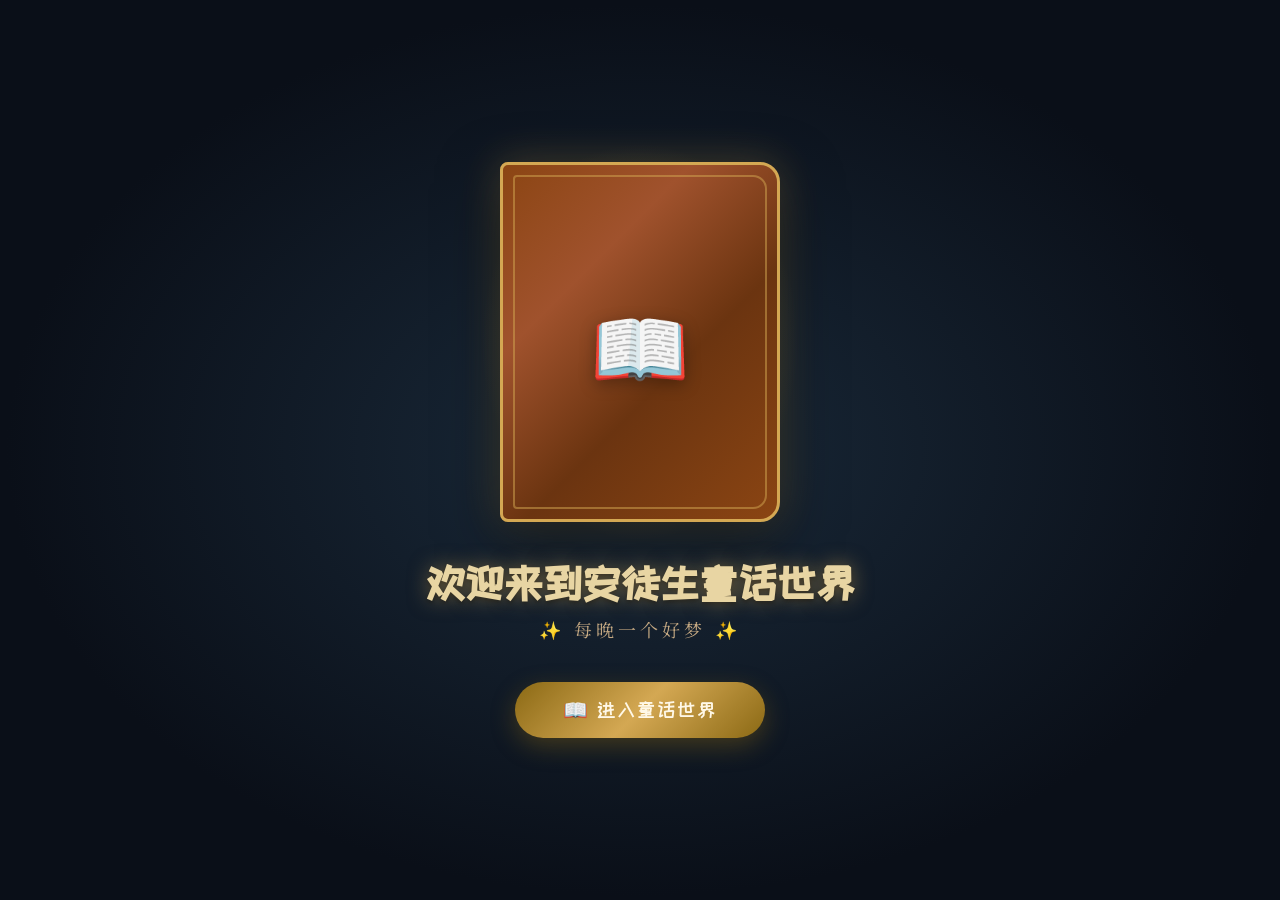
==== index.html @ 1cafec46 "安徒生童话沉浸式儿童阅读网页 - 29则安徒生童话完整内容 - 欢迎页星空+书本翻开动画 - 左侧木质书架目录栏 - 11种Canvas动态背景（海洋/雪夜/森林/冰宫等） - 毛玻璃阅读卡片 - 夜" ====
<!DOCTYPE html>
<html lang="zh-CN">
<head>
<meta charset="UTF-8">
<meta name="viewport" content="width=device-width, initial-scale=1.0">
<title>安徒生童话世界 — 沉浸式儿童阅读</title>
<link href="https://fonts.googleapis.com/css2?family=Noto+Serif+SC:wght@400;600;700&family=ZCOOL+KuaiLe&display=swap" rel="stylesheet">
<style>
/* ============================================================
   CSS VARIABLES
   ============================================================ */
:root {
  --cream: #FFF8E7;
  --warm-beige: #F5E6D3;
  --pale-gold: #D4A853;
  --light-wood: #C4A882;
  --dark-wood: #8B6914;
  --starry-blue: #1a2a3a;
  --mist-blue: #B8C9D5;
  --blush-pink: #F0D5D5;
  --text-primary: #3E2723;
  --text-secondary: #5D4037;
  --card-bg: rgba(255, 248, 231, 0.78);
  --glow-warm: rgba(212, 168, 83, 0.25);
  --sidebar-bg: linear-gradient(180deg, #5C3D2E 0%, #8B6914 30%, #A0825A 60%, #6B4F32 100%);
  --sidebar-width: 280px;
  --font-size-sm: 16px;
  --font-size-md: 19px;
  --font-size-lg: 22px;
  --line-height: 2;
  --transition-slow: 0.6s cubic-bezier(0.4, 0, 0.2, 1);
  --transition-med: 0.35s cubic-bezier(0.4, 0, 0.2, 1);
  --transition-fast: 0.2s ease;
}

/* Night mode */
body.night {
  --cream: #1a1a2e;
  --warm-beige: #16213e;
  --text-primary: #E8D5A3;
  --text-secondary: #C4A882;
  --card-bg: rgba(26, 26, 46, 0.82);
  --glow-warm: rgba(232, 213, 163, 0.2);
  --starry-blue: #0a0a1a;
}

/* ============================================================
   RESET & BASE
   ============================================================ */
*, *::before, *::after { box-sizing: border-box; margin: 0; padding: 0; }

html, body {
  height: 100%;
  overflow: hidden;
  font-family: 'Noto Serif SC', 'SimSun', 'STSong', serif;
  color: var(--text-primary);
  background: var(--starry-blue);
  -webkit-font-smoothing: antialiased;
  user-select: none;
}

body { opacity: 0; transition: opacity 0.4s ease; }
body.loaded { opacity: 1; }

/* Scrollbar */
::-webkit-scrollbar { width: 6px; }
::-webkit-scrollbar-track { background: transparent; }
::-webkit-scrollbar-thumb { background: var(--light-wood); border-radius: 3px; }

/* ============================================================
   WELCOME OVERLAY
   ============================================================ */
#welcome-overlay {
  position: fixed; inset: 0; z-index: 9999;
  display: flex; flex-direction: column; align-items: center; justify-content: center;
  background: radial-gradient(ellipse at center, #1a2a3a 0%, #0a0f18 70%);
  transition: opacity 1s ease, visibility 1s ease;
}
#welcome-overlay.hidden { opacity: 0; visibility: hidden; pointer-events: none; }

.welcome-stars {
  position: absolute; inset: 0; overflow: hidden;
}
.welcome-star {
  position: absolute;
  width: 2px; height: 2px;
  background: #fff;
  border-radius: 50%;
  animation: twinkle var(--dur) ease-in-out infinite;
  animation-delay: var(--delay);
  opacity: 0;
}
@keyframes twinkle {
  0%, 100% { opacity: 0.2; transform: scale(1); }
  50% { opacity: 1; transform: scale(1.8); }
}

.book-container {
  perspective: 1200px;
  margin-bottom: 40px;
}
.book {
  width: 280px; height: 360px;
  position: relative;
  transform-style: preserve-3d;
  animation: bookAppear 1.2s ease forwards;
}
@keyframes bookAppear {
  0% { transform: rotateY(90deg) scale(0.3); opacity: 0; }
  60% { transform: rotateY(-10deg) scale(1.05); opacity: 1; }
  100% { transform: rotateY(0) scale(1); opacity: 1; }
}
.book-cover {
  width: 100%; height: 100%;
  background: linear-gradient(135deg, #8B4513 0%, #A0522D 30%, #6B3410 60%, #8B4513 100%);
  border-radius: 8px 20px 20px 8px;
  box-shadow: 0 20px 60px rgba(0,0,0,0.5), 0 0 40px rgba(212,168,83,0.3);
  position: relative;
  overflow: hidden;
  border: 3px solid #D4A853;
}
.book-cover::before {
  content: '';
  position: absolute; inset: 10px;
  border: 2px solid rgba(212,168,83,0.5);
  border-radius: 4px 14px 14px 4px;
}
.book-cover::after {
  content: '📖';
  position: absolute;
  top: 50%; left: 50%;
  transform: translate(-50%, -50%);
  font-size: 80px;
  filter: drop-shadow(0 4px 8px rgba(0,0,0,0.3));
}
.book-spine {
  position: absolute; left: 0; top: 0; bottom: 0;
  width: 24px;
  background: linear-gradient(90deg, #5C3D2E, #8B6914, #5C3D2E);
  border-radius: 8px 0 0 8px;
}
.book-glow {
  position: absolute; inset: -20px;
  background: radial-gradient(ellipse, rgba(212,168,83,0.4) 0%, transparent 70%);
  animation: glowPulse 3s ease-in-out infinite;
}
@keyframes glowPulse {
  0%, 100% { opacity: 0.5; }
  50% { opacity: 1; }
}

.welcome-title {
  font-family: 'ZCOOL KuaiLe', 'Noto Serif SC', cursive;
  font-size: 42px;
  color: #E8D5A3;
  text-shadow: 0 0 20px rgba(212,168,83,0.5), 0 2px 4px rgba(0,0,0,0.5);
  margin-bottom: 12px;
  animation: fadeInUp 0.8s 0.6s ease both;
  text-align: center;
}
.welcome-subtitle {
  font-size: 18px;
  color: #C4A882;
  letter-spacing: 4px;
  margin-bottom: 40px;
  animation: fadeInUp 0.8s 0.9s ease both;
}
.welcome-btn {
  padding: 16px 48px;
  font-size: 20px;
  font-family: 'ZCOOL KuaiLe', 'Noto Serif SC', cursive;
  color: #FFF8E7;
  background: linear-gradient(135deg, #8B6914, #D4A853, #8B6914);
  border: none;
  border-radius: 50px;
  cursor: pointer;
  box-shadow: 0 8px 24px rgba(139,105,20,0.4);
  transition: all 0.3s ease;
  animation: fadeInUp 0.8s 1.2s ease both;
  letter-spacing: 2px;
}
.welcome-btn:hover {
  transform: translateY(-3px);
  box-shadow: 0 12px 32px rgba(212,168,83,0.5);
}
@keyframes fadeInUp {
  from { opacity: 0; transform: translateY(30px); }
  to { opacity: 1; transform: translateY(0); }
}

/* Floating particles on welcome */
.welcome-particle {
  position: absolute;
  pointer-events: none;
  animation: floatUp var(--dur) linear infinite;
  animation-delay: var(--delay);
  opacity: 0;
  font-size: var(--size);
}
@keyframes floatUp {
  0% { opacity: 0; transform: translateY(100vh) rotate(0deg); }
  10% { opacity: 0.8; }
  90% { opacity: 0.8; }
  100% { opacity: 0; transform: translateY(-10vh) rotate(360deg); }
}

/* ============================================================
   MAIN CONTAINER
   ============================================================ */
#main-app {
  display: grid;
  grid-template-columns: var(--sidebar-width) 1fr;
  height: 100vh;
  opacity: 0;
  transition: opacity 0.8s ease;
}
#main-app.visible { opacity: 1; }

/* ============================================================
   SIDEBAR
   ============================================================ */
#sidebar {
  background: linear-gradient(180deg, #4A2C1A 0%, #6B4F32 5%, #8B6914 25%, #A0825A 55%, #6B4F32 95%, #3E1F0D 100%);
  display: flex;
  flex-direction: column;
  border-right: 3px solid #5C3D2E;
  box-shadow: 4px 0 20px rgba(0,0,0,0.3);
  position: relative;
  z-index: 10;
  overflow: hidden;
}
#sidebar::before {
  content: '';
  position: absolute; inset: 0;
  background:
    repeating-linear-gradient(0deg, transparent, transparent 8px, rgba(255,255,255,0.015) 8px, rgba(255,255,255,0.015) 9px),
    repeating-linear-gradient(90deg, transparent, transparent 40px, rgba(0,0,0,0.05) 40px, rgba(0,0,0,0.05) 41px);
  pointer-events: none;
}
/* Wood knots */
#sidebar::after {
  content: '';
  position: absolute; inset: 0; pointer-events: none;
  background:
    radial-gradient(circle at 30% 15%, rgba(0,0,0,0.15) 0%, transparent 20px),
    radial-gradient(circle at 70% 40%, rgba(0,0,0,0.1) 0%, transparent 15px),
    radial-gradient(circle at 25% 70%, rgba(0,0,0,0.12) 0%, transparent 18px),
    radial-gradient(circle at 65% 85%, rgba(0,0,0,0.1) 0%, transparent 14px);
}

.sidebar-header {
  padding: 24px 20px 16px;
  text-align: center;
  position: relative;
  z-index: 1;
  border-bottom: 2px solid rgba(212,168,83,0.3);
}
.sidebar-header h2 {
  font-family: 'ZCOOL KuaiLe', cursive;
  font-size: 24px;
  color: #FFE8C0;
  text-shadow: 0 0 12px rgba(255,232,192,0.4);
  letter-spacing: 2px;
}
.sidebar-header .lamp-icon {
  font-size: 28px;
  display: block;
  margin-bottom: 4px;
  animation: glowPulse 3s ease-in-out infinite;
}

.story-list {
  flex: 1;
  overflow-y: auto;
  padding: 8px 12px 16px;
  position: relative;
  z-index: 1;
}
.story-item {
  display: flex;
  align-items: center;
  gap: 12px;
  padding: 12px 14px;
  margin-bottom: 3px;
  border-radius: 10px;
  cursor: pointer;
  transition: all 0.3s ease;
  color: #FFE8C0;
  font-size: 15px;
  position: relative;
  border: 1px solid transparent;
}
.story-item:hover {
  background: rgba(255,255,255,0.1);
  transform: translateX(4px) scale(1.02);
  border-color: rgba(212,168,83,0.3);
}
.story-item.active {
  background: rgba(212,168,83,0.2);
  border-color: rgba(212,168,83,0.6);
  box-shadow: 0 0 16px rgba(212,168,83,0.25), inset 0 0 12px rgba(212,168,83,0.1);
  font-weight: 600;
}
.story-item .icon {
  font-size: 22px;
  width: 32px;
  text-align: center;
  flex-shrink: 0;
}
.story-item .name {
  white-space: nowrap;
  overflow: hidden;
  text-overflow: ellipsis;
}
.story-item.active::before {
  content: '✨';
  position: absolute;
  right: 10px;
  font-size: 12px;
  animation: twinkle 2s ease-in-out infinite;
}

/* ============================================================
   CONTENT AREA
   ============================================================ */
#content-area {
  position: relative;
  display: flex;
  align-items: center;
  justify-content: center;
  overflow: hidden;
  background: var(--starry-blue);
}

/* Canvas layers */
.canvas-layer {
  position: absolute; inset: 0;
  pointer-events: none;
}
#bg-canvas { z-index: 0; }
#particle-canvas { z-index: 1; }

/* Ambient light overlay */
.ambient-light {
  position: absolute; inset: 0; z-index: 2; pointer-events: none;
  background: radial-gradient(ellipse at 70% 30%, rgba(255,232,192,0.08) 0%, transparent 60%),
              radial-gradient(ellipse at 30% 70%, rgba(180,200,220,0.06) 0%, transparent 50%);
  transition: background 1s ease;
}
body.night .ambient-light {
  background: radial-gradient(ellipse at 70% 30%, rgba(212,168,83,0.06) 0%, transparent 60%),
              radial-gradient(ellipse at 30% 70%, rgba(100,150,200,0.04) 0%, transparent 50%);
}

/* ============================================================
   READING CARD
   ============================================================ */
.reading-card-wrapper {
  position: relative;
  z-index: 5;
  width: 85%;
  max-width: 800px;
  height: 85%;
  animation: cardIn 0.8s ease;
}
@keyframes cardIn {
  from { opacity: 0; transform: translateY(20px) scale(0.96); }
  to { opacity: 1; transform: translateY(0) scale(1); }
}
.reading-card-wrapper.page-flip {
  animation: pageFlip 0.5s ease;
}
@keyframes pageFlip {
  0% { opacity: 0; transform: perspective(800px) rotateY(-15deg) scale(0.9); }
  100% { opacity: 1; transform: perspective(800px) rotateY(0) scale(1); }
}

.reading-card {
  background: var(--card-bg);
  backdrop-filter: blur(24px);
  -webkit-backdrop-filter: blur(24px);
  border-radius: 24px;
  box-shadow:
    0 8px 32px rgba(0,0,0,0.12),
    0 0 0 1px rgba(255,255,255,0.15),
    inset 0 1px 0 rgba(255,255,255,0.1);
  height: 100%;
  display: flex;
  flex-direction: column;
  overflow: hidden;
  transition: background 0.5s ease, box-shadow 0.5s ease;
  animation: cardGlow 4s ease-in-out infinite;
}
@keyframes cardGlow {
  0%, 100% { box-shadow: 0 8px 32px rgba(0,0,0,0.12), 0 0 0 1px rgba(255,255,255,0.15), 0 0 20px rgba(212,168,83,0.1); }
  50% { box-shadow: 0 8px 32px rgba(0,0,0,0.12), 0 0 0 1px rgba(255,255,255,0.15), 0 0 32px rgba(212,168,83,0.2); }
}

.card-header {
  padding: 28px 36px 16px;
  border-bottom: 1px solid rgba(139,105,20,0.15);
  flex-shrink: 0;
}
.card-header .story-title {
  font-family: 'ZCOOL KuaiLe', 'Noto Serif SC', cursive;
  font-size: 30px;
  color: var(--text-primary);
  margin-bottom: 4px;
}
.card-header .story-subtitle {
  font-size: 14px;
  color: var(--text-secondary);
  font-style: italic;
  letter-spacing: 1px;
}
.card-header .story-summary {
  font-size: 14px;
  color: var(--text-secondary);
  margin-top: 8px;
  line-height: 1.6;
  opacity: 0.8;
}

.card-body {
  flex: 1;
  overflow-y: auto;
  padding: 24px 36px 36px;
  font-size: var(--font-size-md);
  line-height: var(--line-height);
  color: var(--text-primary);
}
.card-body p {
  margin-bottom: 1.2em;
  text-indent: 2em;
  text-align: justify;
}

/* ============================================================
   CONTROLS BAR
   ============================================================ */
.controls-bar {
  position: absolute;
  bottom: 20px;
  right: 20px;
  z-index: 10;
  display: flex;
  gap: 10px;
  align-items: center;
}
.control-btn {
  width: 44px; height: 44px;
  border-radius: 50%;
  border: 1px solid rgba(139,105,20,0.2);
  background: var(--card-bg);
  backdrop-filter: blur(10px);
  -webkit-backdrop-filter: blur(10px);
  cursor: pointer;
  font-size: 20px;
  display: flex;
  align-items: center;
  justify-content: center;
  transition: all 0.3s ease;
  color: var(--text-primary);
  box-shadow: 0 2px 8px rgba(0,0,0,0.08);
}
.control-btn:hover {
  transform: translateY(-2px);
  box-shadow: 0 4px 16px rgba(0,0,0,0.15);
  border-color: rgba(212,168,83,0.4);
}
.control-btn.active {
  background: rgba(212,168,83,0.25);
  border-color: rgba(212,168,83,0.5);
}

/* Font size badge */
.font-size-badge {
  position: absolute;
  top: -6px; right: -6px;
  font-size: 10px;
  background: var(--pale-gold);
  color: #fff;
  width: 18px; height: 18px;
  border-radius: 50%;
  display: flex;
  align-items: center;
  justify-content: center;
}

/* Reading progress */
.reading-progress {
  position: absolute;
  bottom: 0; left: 0; right: 0;
  height: 3px;
  background: rgba(139,105,20,0.1);
  z-index: 10;
}
.reading-progress-bar {
  height: 100%;
  background: linear-gradient(90deg, transparent, var(--pale-gold), var(--pale-gold));
  transition: width 0.3s ease;
}

/* Welcome back / last read indicator */
.last-read-indicator {
  position: absolute;
  top: 20px;
  right: 20px;
  z-index: 10;
  font-size: 12px;
  color: var(--text-secondary);
  opacity: 0.7;
  background: var(--card-bg);
  backdrop-filter: blur(10px);
  padding: 6px 14px;
  border-radius: 20px;
  border: 1px solid rgba(139,105,20,0.15);
}

/* ============================================================
   MOBILE MENU TOGGLE
   ============================================================ */
.mobile-menu-btn {
  display: none;
  position: fixed;
  top: 14px;
  left: 14px;
  z-index: 100;
  width: 44px; height: 44px;
  border-radius: 50%;
  border: 1px solid rgba(139,105,20,0.3);
  background: var(--card-bg);
  backdrop-filter: blur(10px);
  cursor: pointer;
  font-size: 22px;
  color: var(--text-primary);
  align-items: center;
  justify-content: center;
  box-shadow: 0 2px 12px rgba(0,0,0,0.1);
}

/* Sidebar overlay for mobile */
.sidebar-overlay {
  display: none;
  position: fixed; inset: 0;
  background: rgba(0,0,0,0.4);
  z-index: 49;
}

/* ============================================================
   CLOUD ELEMENTS
   ============================================================ */
.cloud {
  position: absolute; z-index: 3; pointer-events: none;
  background: rgba(255,255,255,0.15);
  border-radius: 50%;
  animation: cloudDrift var(--dur) linear infinite;
  animation-delay: var(--delay);
}
.cloud::before, .cloud::after {
  content: '';
  position: absolute;
  background: inherit;
  border-radius: 50%;
}
.cloud::before { width: 60%; height: 60%; top: -30%; left: 10%; }
.cloud::after { width: 50%; height: 50%; top: -20%; right: 10%; }
@keyframes cloudDrift {
  from { transform: translateX(-120%); }
  to { transform: translateX(calc(100vw + 120%)); }
}

/* ============================================================
   MOON
   ============================================================ */
.moon {
  position: absolute; top: 40px; right: 60px;
  width: 70px; height: 70px;
  border-radius: 50%;
  background: radial-gradient(circle at 35% 35%, #FFFDE7, #FFE082 60%, transparent 70%);
  box-shadow: 0 0 40px rgba(255,224,130,0.4), 0 0 80px rgba(255,224,130,0.2), 0 0 120px rgba(255,224,130,0.1);
  z-index: 3; pointer-events: none;
  animation: moonGlow 5s ease-in-out infinite;
}
@keyframes moonGlow {
  0%, 100% { box-shadow: 0 0 40px rgba(255,224,130,0.4), 0 0 80px rgba(255,224,130,0.2); }
  50% { box-shadow: 0 0 50px rgba(255,224,130,0.5), 0 0 100px rgba(255,224,130,0.3); }
}

/* ============================================================
   RESPONSIVE
   ============================================================ */
@media (max-width: 768px) {
  :root { --sidebar-width: 0px; }

  .mobile-menu-btn { display: flex; }

  #main-app {
    grid-template-columns: 1fr;
  }

  #sidebar {
    position: fixed; left: 0; top: 0; bottom: 0;
    width: 280px;
    transform: translateX(-100%);
    transition: transform 0.35s ease;
    z-index: 50;
  }
  #sidebar.open { transform: translateX(0); }

  .sidebar-overlay.show { display: block; }

  .reading-card-wrapper {
    width: 92%;
    height: 88%;
    margin-top: 30px;
  }
  .card-header { padding: 20px 24px 12px; }
  .card-header .story-title { font-size: 24px; }
  .card-body { padding: 16px 24px 24px; font-size: var(--font-size-sm); }

  .welcome-title { font-size: 28px; }
  .welcome-subtitle { font-size: 14px; }
  .book { width: 200px; height: 260px; }
  .book-cover::after { font-size: 56px; }

  .moon { width: 50px; height: 50px; top: 20px; right: 20px; }
  .controls-bar { bottom: 12px; right: 12px; gap: 8px; }
  .control-btn { width: 38px; height: 38px; font-size: 17px; }
}

@media (max-width: 480px) {
  .reading-card-wrapper { width: 96%; height: 85%; }
  .card-header .story-title { font-size: 21px; }
  .card-body { font-size: var(--font-size-sm); padding: 12px 18px 18px; }
  .welcome-title { font-size: 24px; padding: 0 20px; }
}
</style>
</head>
<body>

<!-- ============================================================
     WELCOME OVERLAY
     ============================================================ -->
<div id="welcome-overlay">
  <div class="welcome-stars" id="welcome-stars"></div>

  <div class="book-container">
    <div class="book-glow"></div>
    <div class="book">
      <div class="book-spine"></div>
      <div class="book-cover"></div>
    </div>
  </div>

  <h1 class="welcome-title">欢迎来到安徒生童话世界</h1>
  <p class="welcome-subtitle">✨ 每晚一个好梦 ✨</p>
  <button class="welcome-btn" id="enter-btn">📖 进入童话世界</button>

  <div id="welcome-particles"></div>
</div>

<!-- ============================================================
     MOBILE MENU BUTTON
     ============================================================ -->
<button class="mobile-menu-btn" id="menu-toggle" title="目录">📚</button>

<!-- ============================================================
     SIDEBAR OVERLAY (mobile)
     ============================================================ -->
<div class="sidebar-overlay" id="sidebar-overlay"></div>

<!-- ============================================================
     MAIN APP
     ============================================================ -->
<div id="main-app">

  <!-- SIDEBAR -->
  <aside id="sidebar">
    <div class="sidebar-header">
      <span class="lamp-icon">🕯️</span>
      <h2>安徒生童话</h2>
    </div>
    <nav class="story-list" id="story-list">
      <!-- Populated by JS -->
    </nav>
  </aside>

  <!-- CONTENT AREA -->
  <main id="content-area">
    <canvas class="canvas-layer" id="bg-canvas"></canvas>
    <canvas class="canvas-layer" id="particle-canvas"></canvas>
    <div class="ambient-light"></div>

    <div class="moon" id="moon"></div>
    <div id="clouds-container"></div>

    <div class="reading-card-wrapper" id="card-wrapper">
      <div class="reading-card" id="reading-card">
        <div class="card-header">
          <h2 class="story-title" id="story-title">海的女儿</h2>
          <p class="story-subtitle" id="story-subtitle">The Little Mermaid</p>
          <p class="story-summary" id="story-summary"></p>
        </div>
        <div class="card-body" id="card-body">
          <!-- Story content -->
        </div>
      </div>
      <div class="reading-progress">
        <div class="reading-progress-bar" id="progress-bar" style="width:0%"></div>
      </div>
    </div>

    <div class="last-read-indicator" id="last-read-badge" style="display:none">
      📍 上次读到：<span id="last-read-name"></span>
    </div>

    <!-- Controls -->
    <div class="controls-bar">
      <button class="control-btn" id="btn-music" title="背景音乐" aria-label="音乐开关">🔇</button>
      <button class="control-btn" id="btn-night" title="夜间模式" aria-label="夜间模式">🌙</button>
      <button class="control-btn" id="btn-font" title="字号调节" aria-label="字号">
        A<span class="font-size-badge">中</span>
      </button>
    </div>
  </main>
</div>

<script>
/* ============================================================
   STORY DATA — 30 Andersen Fairy Tales
   ============================================================ */
const stories = [
  {
    id: 'little-mermaid',
    title: '海的女儿',
    subtitle: 'The Little Mermaid',
    icon: '🧜‍♀️',
    background: 'ocean',
    summary: '在大海深处，住着一位美丽的小人鱼公主，她为了爱情，愿意付出一切……',
    content: `
      <p>在蔚蓝的大海深处，住着海王的一家。海王有六个美丽的女儿，最小的那个长得最漂亮，她的皮肤像玫瑰花瓣一样光滑细嫩，眼睛像最深的海水一样蓝。</p>
      <p>小公主最喜欢听祖母讲人类世界的故事。祖母说："等你满了十五岁，就可以浮到海面上去看人类的世界了。"</p>
      <p>终于，小公主十五岁了。她兴奋地浮到海面上，正好看见一艘大船，船上在举办派对。甲板上站着一位英俊的王子，他有乌黑的头发和温暖的笑容，小公主一下子就被他吸引住了。</p>
      <p>忽然，暴风雨来了！大船被打翻，王子掉进了海里。小公主急忙游过去，把昏迷的王子托出水面，带到了岸边。她把王子放在沙滩上，然后躲到礁石后面偷偷看着。</p>
      <p>过了一会儿，一位邻国的公主路过，发现了王子。王子醒来后，以为是这位公主救了他，对她非常感激。小人鱼看到这一幕，心里难过极了。</p>
      <p>回到海底后，小公主日夜思念王子。她去找海底的女巫帮忙。女巫说："我可以把你的鱼尾变成人类的双腿，但是你每走一步都会像踩在刀尖上一样疼。而且，如果王子娶了别人，你就会变成海上的泡沫。"</p>
      <p>小公主毫不犹豫地答应了。她喝下女巫的药水，鱼尾变成了修长的双腿。王子在海边发现了她，把她带回了王宫。王子很喜欢她，每天都和她在一起跳舞、聊天，但王子心里始终惦记着那个"救了他"的邻国公主。</p>
      <p>后来，王子真的娶了那位邻国公主。小公主的心碎了。她的姐姐们用长发换来一把匕首，让她在天亮前刺进王子的心脏，只要王子的血流到她腿上，她就能变回人鱼回到海里。</p>
      <p>但小公主下不了手。她最后看了一眼熟睡的王子，转身跳进了大海。当太阳升起来的时候，她感到自己正慢慢变成泡沫……但奇怪的是，她没有消失，反而变成了空气中透明的精灵，飘向了温暖的天空。</p>
    `
  },
  {
    id: 'ugly-duckling',
    title: '丑小鸭',
    subtitle: 'The Ugly Duckling',
    icon: '🦢',
    background: 'lake',
    summary: '一只与众不同的小鸭子，经历了无数嘲笑和磨难，最终发现自己原来是一只美丽的白天鹅。',
    content: `
      <p>夏天的乡间真美啊！金黄的麦浪在风中轻轻摇摆，绿油油的草地上开满了野花。在一条小溪边，鸭妈妈正在窝里孵蛋。</p>
      <p>"噼！噼！"蛋一个接一个裂开了，毛茸茸的小鸭子们钻了出来。可是，最大的那个蛋还没有动静。又过了好几天，这个蛋终于裂开了，从里面钻出来一只又大又丑的小鸭子。</p>
      <p>鸭妈妈看了看它，有点担心："这孩子怎么长得这么大、这么丑呢？该不会是一只火鸡吧？"但是小鸭子会游泳，游得比谁都好，鸭妈妈这才放心了。</p>
      <p>可是，农场里的其他动物都嘲笑这只丑小鸭。鸭子们咬它，鸡啄它，连喂食的女佣也用脚踢它。丑小鸭伤心极了，它决定离开农场，独自去流浪。</p>
      <p>丑小鸭逃到了沼泽地，遇到了野鸭。野鸭说："你虽然丑，但只要不跟我们家族通婚，你可以留下来。"可是没过多久，猎人来了，砰砰的枪声把丑小鸭吓得魂飞魄散。</p>
      <p>丑小鸭又逃到了一个小木屋，里面住着一个老太太、一只猫和一只母鸡。母鸡说："你会下蛋吗？"丑小鸭摇摇头。猫说："你会弓背喵喵叫吗？"丑小鸭又摇摇头。"那你就别说废话了！"</p>
      <p>丑小鸭只好继续流浪。秋天来了，树叶变黄了。一天傍晚，丑小鸭看到一群美丽的大鸟从天空飞过。它们雪白雪白的，脖子又长又优雅。丑小鸭心里涌起一种说不出的向往。</p>
      <p>冬天到了，寒风刺骨。丑小鸭被冻在冰面上，幸好一个农夫路过把它救回了家。但春天来临时，丑小鸭恢复了力气，它决定再次出发。</p>
      <p>它来到一个美丽的公园，湖面上游着一群优雅的白天鹅。丑小鸭心想："就算被它们啄死，我也要靠近这些美丽的鸟儿。"它低下头游了过去。</p>
      <p>忽然，它在水中的倒影里看到了什么？那不再是灰暗笨拙的丑小鸭，而是一只雪白优雅的白天鹅！孩子们指着它喊："看！新来的那只天鹅最漂亮！"丑小鸭——不，美丽的白天鹅，感到无比幸福。但它从不骄傲，因为一颗善良的心是永远不会骄傲的。</p>
    `
  },
  {
    id: 'match-girl',
    title: '卖火柴的小女孩',
    subtitle: 'The Little Match Girl',
    icon: '🕯️',
    background: 'snow_night',
    summary: '寒冷的除夕夜，一个赤脚的小女孩在街头卖火柴，她在微弱的火光中看到了最温暖的梦……',
    content: `
      <p>天冷极了，下着鹅毛大雪。这是旧年的最后一夜——除夕夜。在寒冷和黑暗中，一个赤着脚的小女孩在街上走着。她出门时还穿着一双拖鞋，但那有什么用呢？那是她妈妈的拖鞋，大得不像话。过马路的时候，两辆马车飞奔过来，吓得她把拖鞋跑掉了。</p>
      <p>小女孩的围裙里包着许多火柴，但一整天她没有卖掉一根火柴，没有挣到一个铜板。她又冷又饿，哆哆嗦嗦地走着。雪花落在她金色的长头发上，她的头发卷曲着披在肩上，看起来很美丽，但她顾不上这些。</p>
      <p>街道两旁的窗户里透出温暖的灯光，飘出一股烤鹅的香味——今晚是除夕夜啊！小女孩在一个墙角蹲了下来，缩成一团。她想回家，可是她没有卖掉一根火柴，回去爸爸会打她的。而且家里也很冷，屋顶裂着缝，风呼呼地往里灌。</p>
      <p>她的小手快要冻僵了。她想："抽出一根火柴，擦着暖和一下吧。"她终于抽出一根，在墙上擦着了。火柴燃烧起来，发出温暖明亮的光芒！她仿佛坐在一个大火炉前面，火炉里的火焰暖烘烘的。小女孩刚要伸出脚来暖和一下，火焰忽然熄灭了，火炉不见了。</p>
      <p>她又擦着一根火柴。火光映在墙上，墙变得透明了，她看见房间里面摆着丰盛的晚餐——桌上铺着雪白的桌布，摆着精美的餐具，一只肚子里塞满苹果和梅子的烤鹅正冒着香气。更奇妙的是，烤鹅从盘子里跳了出来，背上还插着刀叉，一摇一摆地向小女孩走来。就在这时候，火柴熄灭了。</p>
      <p>她又擦着了一根火柴。这一次，她坐在了最美丽的圣诞树下！圣诞树比她见过的任何一棵都大、都美，绿色的枝丫上挂着上千支蜡烛，还有彩色的小画片。小女孩向圣诞树伸出了双手——火柴熄灭了。</p>
      <p>她赶紧又擦着了一根火柴。火光中，她看到了最亲爱的奶奶——奶奶是世界上唯一对她好的人，但奶奶已经去世了。小女孩大声喊道："奶奶！求你带我走吧！我知道火柴一灭，你就会消失的！"她急忙把剩下的火柴全都擦着了，火柴发出强烈的光芒，把周围照得比白天还要亮。奶奶微笑着抱起小女孩，她们俩在光明和快乐中飞走了，越飞越高，飞到了没有寒冷、没有饥饿、没有痛苦的地方。</p>
      <p>第二天清晨，人们在墙角发现了小女孩。她的脸颊红红的，嘴角挂着微笑——她已经死了，在除夕夜冻死了。新年的太阳升起来了，照在小女孩的尸体上。她手里还捏着一把烧过的火柴梗。</p>
      <p>"她只是想让自己暖和一下。"人们说着，但没有人知道，她死前看到了多么美丽的东西，也没有人知道，她和奶奶一起，正在天堂里迎接新年。</p>
    `
  },
  {
    id: 'emperors-clothes',
    title: '皇帝的新装',
    subtitle: "The Emperor's New Clothes",
    icon: '👑',
    background: 'castle',
    summary: '一位虚荣的皇帝被两个骗子欺骗，穿上了一件"只有聪明人才能看见"的新衣服，最后被一个孩子说出了真相。',
    content: `
      <p>许多年前，有一位皇帝，他非常喜欢穿新衣服，把所有的钱都花在了漂亮的衣服上。他不关心军队，也不喜欢看戏，唯一的爱好就是在更衣室里一套一套地换新衣服。每隔一个小时，他就要换一套衣服。</p>
      <p>有一天，城里来了两个骗子。他们自称是织布高手，能织出世界上最漂亮的布。而且这种布有一个神奇的功能：凡是愚蠢的人，或者不称职的人，都看不见它。</p>
      <p>皇帝心想："这太棒了！如果我穿上用这种布做的衣服，就能知道我的大臣中哪些是愚蠢的、哪些是不称职的了。"于是，他给了两个骗子很多金丝和金币，让他们马上开始织布。</p>
      <p>两个骗子把金丝和金币收进自己的口袋，然后在两架空空的织布机上假装忙碌地工作着。过了几天，皇帝派最忠诚的老大臣去检查进度。老大臣到了织布房，瞪大眼睛看了又看——织布机上什么也没有！但他不敢说出来，心想："难道我是愚蠢的吗？难道我不称职吗？"于是他假装看到了布，还大声称赞："太美了！花纹太精美了！"</p>
      <p>皇帝又派了另一位官员去查看，结果那位官员也什么都不说，回来把"布"夸得天花乱坠。终于，皇帝亲自带着随从去看布了。骗子们指着空空的织布机说："陛下请看，这颜色、这花纹——"皇帝心里一惊："我什么也没看到啊！难道我是个愚蠢的皇帝吗？"但他不敢承认，也微笑着说："啊，真漂亮！我非常满意！"</p>
      <p>游行的日子到了。骗子们假装给皇帝穿上一件又一件"新衣服"。皇帝在大镜子前转了一圈又一圈，所有的大臣都赞叹："太合身了！太华丽了！"于是皇帝就这样"穿着新衣服"走上了大街。</p>
      <p>街上挤满了人，人人都说："陛下的新衣服真漂亮啊！"没有一个人敢说真话，因为谁也不想被人说成是愚蠢的。忽然，一个小孩子大声喊了出来："可是，皇帝什么衣服也没有穿啊！"</p>
      <p>这句话像长了翅膀一样在人群中传开了。最后，所有人都喊了起来："皇帝什么衣服也没有穿！"皇帝心里害怕极了，因为他知道大家说的是对的。但是他仍然昂着头，挺着胸，继续往前走。那些内臣们依然在后面托着那条根本不存在的"裙摆"。</p>
    `
  },
  {
    id: 'nightingale',
    title: '夜莺',
    subtitle: 'The Nightingale',
    icon: '🎵',
    background: 'forest',
    summary: '中国皇帝拥有世界上最美的夜莺，但当一只冰冷的机械夜莺出现后，他忘记了真正能治愈心灵的美。',
    content: `
      <p>在中国皇帝的宫殿里，有一座世界上最美丽的花园。花园一直延伸到海边，在花园深处住着一只夜莺。它的歌声美极了，连忙碌的渔夫都会停下手里的活儿来倾听。</p>
      <p>世界各地的旅行家来到中国，他们参观了宏伟的宫殿和华丽的园林，但每个人回去后都说："最美好的东西，是那只夜莺的歌声。"</p>
      <p>皇帝听说了这件事，命令大臣把夜莺带来。大臣在厨房里找到了一个小姑娘，她说能带他们找到夜莺。果然，夜莺答应了皇帝的邀请，飞到了皇宫里。</p>
      <p>夜莺的歌声太美妙了，皇帝听着听着就流下了眼泪。夜莺说："陛下的眼泪就是对我最好的奖赏。"从此，夜莺被留在了皇宫的金笼子里。</p>
      <p>后来，有人送来了一只人造的机械夜莺。它全身镶满宝石，上满发条就会唱歌，还能一遍遍重复同一首曲子。皇宫里的人都被这只华丽的机械鸟迷住了，而真正的夜莺不知什么时候悄悄飞走了。</p>
      <p>可是有一天，机械夜莺坏了。皇帝大病了一场，躺在床上奄奄一息。就在这时，窗外传来了熟悉的歌声——真正的夜莺回来了！它的歌声赶走了死神，给皇帝带来了新的生命。</p>
      <p>夜莺说："您的眼泪就是我最珍贵的宝石。我会常常飞回来为您歌唱的。"</p>
    `
  },
  {
    id: 'thumbelina',
    title: '拇指姑娘',
    subtitle: 'Thumbelina',
    icon: '🌸',
    background: 'garden',
    summary: '一个只有拇指大小的小姑娘，经历了艰难的旅程，最终找到了属于她的幸福。',
    content: `
      <p>从前有一个女人，她非常想要一个小孩。她去求巫婆帮忙。巫婆给了她一颗大麦粒，让她种在花盆里。女人照做了，很快就长出了一朵美丽的郁金香。花瓣紧紧地合拢着，女人轻轻吻了吻花瓣——啪！花开了，花蕊上坐着一个小姑娘，只有拇指那么大，大家都叫她"拇指姑娘"。</p>
      <p>晚上，拇指姑娘睡在半个核桃壳里，盖着玫瑰花瓣做成的被子。一天夜里，一只又丑又大的癞蛤蟆跳进窗户，把拇指姑娘连同核桃壳一起偷走了，想让她嫁给自己的儿子。在小鱼们的帮助下，拇指姑娘逃了出来，坐在一片荷叶上顺水漂流。</p>
      <p>夏天过去了，秋天来了，冬天也来了。拇指姑娘一个人在森林里流浪，她又冷又饿。好心的田鼠收留了她。但是田鼠的邻居——一只穿黑天鹅绒大衣的鼹鼠——想要娶拇指姑娘。可拇指姑娘不喜欢住在黑暗的地洞里。</p>
      <p>拇指姑娘在地道里发现了一只受伤的燕子，她细心照料它，燕子康复后问她愿不愿意和自己一起飞走。这一次，拇指姑娘答应了。燕子带着她飞到了一个温暖而美丽的国度。在那里，拇指姑娘遇到了和她一样大小、头戴金冠的花中王子。他们相爱了。从此以后，拇指姑娘有了一个美丽的名字——"玛雅"。</p>
    `
  },
  {
    id: 'tin-soldier',
    title: '坚定的锡兵',
    subtitle: 'The Steadfast Tin Soldier',
    icon: '💂',
    background: 'river',
    summary: '一个只有一条腿的锡兵，经历了一场惊心动魄的冒险，却始终保持着坚定的姿态。',
    content: `
      <p>一个小男孩在他生日那天收到了二十五个锡兵。这些锡兵是用同一把旧锡勺铸成的，他们肩扛步枪，眼睛直视前方，穿着红蓝相间的漂亮军服。可是最后一个铸好的锡兵，因为锡不够用了，只铸了一条腿。但他依然站得笔直，和别的锡兵一样坚定。</p>
      <p>在玩具房里，一条腿的锡兵爱上了一个纸做的舞蹈女孩。女孩站在宫殿门口，两臂张开，一条腿高高抬起。锡兵心想："她和我一样只有一条腿，她做我的妻子再合适不过了。"</p>
      <p>可是黑妖精不喜欢锡兵盯着舞蹈女孩看，他诅咒锡兵会遇到不幸。第二天早上，锡兵被一阵风从窗台上吹落，掉到了大街上。两个小孩发现了他，把他放进纸船里，让他在水沟里漂流。锡兵保持坚定的姿态，心里想着他的舞蹈女孩。</p>
      <p>纸船漂进了黑暗的下水道，一只大老鼠追着他跑。后来纸船又被冲进了大河，一条大鱼把他吞进了肚子。可是巧的是，这条鱼被人捉住了，卖到了小男孩家的厨房。当女仆剖开鱼肚子时，锡兵又回到了原来的玩具房，看到了他日思夜想的舞蹈女孩。</p>
      <p>可是不知道为什么，小男孩忽然把锡兵扔进了火炉里。也许又是黑妖精在捣乱吧。锡兵站在火焰中，身体在慢慢融化。忽然，一阵风吹来，纸做的舞蹈女孩也飞进了火炉，和锡兵一起化为了灰烬。第二天，女仆清理炉灰时，发现了一颗小小的锡心——那是锡兵留下的。</p>
    `
  },
  {
    id: 'red-shoes',
    title: '红鞋',
    subtitle: 'The Red Shoes',
    icon: '👠',
    background: 'autumn',
    summary: '一个爱慕虚荣的女孩被一双有魔力的红舞鞋困住，最终通过忏悔获得了救赎。',
    content: `
      <p>小卡伦是个可爱的小姑娘。她很小就失去了父母，一个老奶奶收养了她。卡伦慢慢长大了，到了该受坚信礼的年纪。奶奶带她去鞋店买新鞋，卡伦在橱窗里看到了一双漂亮的红皮鞋——这双鞋本是一位伯爵小姐定做的，但尺码不太合适。</p>
      <p>卡伦一眼就爱上了这双红鞋，缠着奶奶买了下来。她穿着红鞋去教堂，心里只想着自己的红鞋有多漂亮。当她跪在圣坛前时，脑子里也只有她的红鞋，连牧师说了什么她都没听进去。</p>
      <p>第二次去教堂时，她又穿上了红鞋。在教堂门口，一个老兵说了一句可怕的话，他指着卡伦的鞋子说："多么漂亮的舞鞋啊！"然后他念了几句咒语，卡伦的双脚就不由自主地跳起舞来，怎么停也停不下来。</p>
      <p>红鞋带着她越跳越远，穿过森林，越过山丘，日日夜夜地跳着。她没有办法回家，没有办法吃饭，没有办法睡觉。最后，她让刽子手砍掉了她的双脚，红鞋带着被砍下的脚跳进了森林深处。卡伦装上木脚，她终于明白了自己的虚荣心有多不应该。她诚心忏悔，天使来到了她身边，宽恕了她。从此，她一心一意地帮助别人，过上了平静而幸福的生活。</p>
    `
  },
  {
    id: 'snow-queen',
    title: '雪皇后',
    subtitle: 'The Snow Queen',
    icon: '❄️',
    background: 'ice_palace',
    summary: '小男孩加伊被雪皇后带走，小女孩格尔达踏上了漫长的寻友之旅，最终用真爱融化了冰雪。',
    content: `
      <p>在一个小城里，男孩加伊和女孩格尔达是邻居，也是最要好的朋友。他们两家之间的窗户几乎挨在一起，只要跨过窗台就能到对方家里去。夏天，他们在屋顶的玫瑰花园里玩耍，冬天，他们一起听祖母讲故事。</p>
      <p>一个冬天的夜晚，魔鬼制造了一面魔镜，镜子把所有美好的东西都照成丑陋的，把善良的东西都照成邪恶的。魔镜碎了，碎片散落到人间，谁的眼睛里进了碎片，就再也看不到世界的美好。</p>
      <p>加伊的眼睛里也飞进了镜子的碎片，他还被雪皇后吻了一下。雪皇后的吻让他的心变成了冰块。从此，加伊变得冷漠又淘气，还嘲笑格尔达。那天冬天，加伊跟着雪皇后去了北方的冰雪宫殿。</p>
      <p>大家都以为加伊掉进河里死掉了，只有格尔达不相信。她独自出发去找加伊。她遇到了善良的老女巫、会说话的花、聪明的乌鸦、可爱的公主和王子，还有勇敢的小强盗女孩。她坚持不懈地向北方前进。</p>
      <p>最后，格尔达来到冰雪宫殿，找到了冻僵的加伊。格尔达的眼泪滴在加伊胸口，融化了冰块心。镜子的碎片也随着泪水流了出来。加伊终于认出了格尔达，两个人紧紧拥抱在一起。他们回到家乡，发现祖母还在窗边等待。从此，他们幸福地生活在一起，再也没有分开。</p>
    `
  },
  {
    id: 'ida-flowers',
    title: '小意达的花儿',
    subtitle: "Little Ida's Flowers",
    icon: '🌺',
    background: 'flower_field',
    summary: '小意达发现花儿在夜里会举行盛大的舞会，这是花朵世界最美好的秘密。',
    content: `
      <p>小意达很伤心，因为她最喜欢的花儿都凋谢了。大学生哥哥告诉她："花儿们只是累了，每天晚上它们都会去参加盛大的舞会呢！"小意达半信半疑，大学生说："你今晚偷偷看着窗台就知道了。"</p>
      <p>那天夜里，小意达假装睡着了。月光洒进房间，花朵们果然动了起来！玫瑰花先站起来，然后所有的花儿都离开了花瓶，手拉手围成圈跳起舞来。一朵黄色的百合花弹钢琴伴奏，风信子和番红花摆放椅子，连扫帚人和玩具娃娃也加入了舞会。</p>
      <p>花儿们跳了一整夜的舞。天亮前，它们回到花盆里，依然垂着头。小意达终于明白了——花儿凋谢不是因为生病，而是因为它们跳了太多舞，太累了。她小心地把花儿埋在了花园里，心想："明年春天，你们一定会醒过来的。"</p>
    `
  },
  {
    id: 'princess-pea',
    title: '豌豆公主',
    subtitle: 'The Princess and the Pea',
    icon: '🛏️',
    background: 'castle',
    summary: '一粒豌豆被放在二十层床垫和二十层鸭绒被下面，却只有真正的公主才能感觉得到。',
    content: `
      <p>从前有一位王子，他想要娶一位真正的公主。他走遍了全世界，见到了许多自称是公主的人，但他总觉得她们不像是真正的公主。王子失望地回到了自己的国家。</p>
      <p>一个风雨交加的夜晚，有人敲响了城堡的大门。门外站着一个姑娘，浑身淋得透湿，头发乱糟糟的，看起来一点也不像公主。可是老国王没有多说，打开了城门让她进来。</p>
      <p>姑娘说："我是一位真正的公主。"老王后心想："我们很快就能知道你是不是真的。"她走进卧室，在床板上放了一粒小小的豌豆，然后在上面铺了二十层床垫，又在床垫上铺了二十层鸭绒被。公主就在这张床上过夜。</p>
      <p>第二天早上，老王后问她睡得好不好。公主揉着眼睛说："太难受了！床上好像有一个硬邦邦的东西，硌得我一整夜没睡着，全身都青一块紫一块的！"</p>
      <p>老王后高兴地宣布——只有真正的公主才有这样娇嫩的皮肤，能隔着二十层床垫和二十层鸭绒被感觉到一粒豌豆！于是王子和公主结婚了，那粒豌豆也被放进了博物馆，如果没有人偷走的话，它应该还在那里。</p>
    `
  },
  {
    id: 'tinderbox',
    title: '打火匣',
    subtitle: 'The Tinderbox',
    icon: '🔥',
    background: 'forest',
    summary: '一个士兵通过勇气和智慧，从一个神奇的打火匣中获得了改变命运的力量。',
    content: `
      <p>一个士兵打完仗回家，在路上遇到了一个老巫婆。巫婆说："你看见那棵大树了吗？爬进树洞里去，你会得到很多很多的金币！我只要你帮我拿回一个打火匣——那是我奶奶落在里面的。"</p>
      <p>士兵爬进了树洞，里面有三扇门。第一扇门后有一只眼睛像杯子一样大的狗，守着一箱铜币；第二扇门后有一只眼睛像磨盘一样大的狗，守着一箱银币；第三扇门后有一只眼睛像圆塔一样大的狗，守着一箱金币。士兵把狗抱到一边，拿走了所有的金币。</p>
      <p>回到地面后，士兵问巫婆要打火匣有什么用，巫婆不肯说。士兵拔剑砍掉了巫婆的头，自己带着打火匣去了城里。他住进了最好的旅馆，天天摆宴席请客，很快就把金币花光了。</p>
      <p>一个偶然的机会，士兵发现打火匣的秘密——只要擦一下打火匣，那三只大狗就会出现在面前，满足他的任何愿望。他又变得富有了。士兵让大狗带来了美丽的公主，和她相爱了。可是国王发现了，把士兵关进了大牢，要绞死他。在刑场上，士兵请求最后抽一口烟。他擦了一下打火匣——三只大狗同时出现，把国王和大臣们全都吓跑了。百姓们欢呼着，拥立士兵做了新的国王。</p>
    `
  },
  {
    id: 'wild-swans',
    title: '野天鹅',
    subtitle: 'The Wild Swans',
    icon: '🦢',
    background: 'lake',
    summary: '小公主艾丽莎用荨麻为十一个哥哥织衣服，承受着沉默与痛苦，终于破除了魔咒。',
    content: `
      <p>一个国王有十一个儿子和一个女儿，他们本来生活得很幸福。可是国王娶了一个邪恶的新王后。她用魔法把十一个王子变成了十一只野天鹅，赶出了王宫。小公主艾丽莎也被送到乡下的农民家抚养。</p>
      <p>艾丽莎长大后回到了王宫。王后嫉妒她的美丽，用核桃汁把她涂得黑黑的，往她脸上抹了难闻的药膏，弄得国王都认不出她了。艾丽莎伤心地离开了王宫，独自去寻找哥哥们。</p>
      <p>她在森林里遇到一位老婆婆。老婆婆告诉她，自己看到十一只头戴金冠的野天鹅飞过。艾丽莎终于在海边找到了哥哥们。哥哥们一到夜里就恢复人形，他们决定用柳枝编一张网，带着艾丽莎一起飞过大洋。</p>
      <p>仙女在梦中告诉艾丽莎："用教堂墓地里的荨麻织成衣服，披到哥哥们身上，魔咒就能解除。但是在织完之前，你一个字也不能说，否则前功尽弃。"艾丽莎的手被荨麻扎满了血泡，但她咬紧牙关不说一句话。</p>
      <p>一位年轻的国王在打猎时发现了艾丽莎，把她带回了王宫。国王很爱她，可是大主教说艾丽莎是女巫。在最后一刻，艾丽莎终于把十一件荨麻衣服织好了。她把衣服抛向天鹅们——天鹅瞬间变回了英俊的王子！艾丽莎终于可以开口说话了："我不是女巫，我是为了救我的哥哥们！"</p>
    `
  },
  {
    id: 'flying-trunk',
    title: '飞箱',
    subtitle: 'The Flying Trunk',
    icon: '🧳',
    background: 'castle',
    summary: '一个商人有一个神奇的旅行箱，可以飞到任何地方，他凭借着故事赢得了公主的心。',
    content: `
      <p>从前有一个商人，他很有钱，可是他把所有的财产都花光了，只剩下一个破旧的旅行箱。但神奇的是，这个箱子会飞！只要按一下箱子的锁，它就会飞起来。</p>
      <p>商人坐着飞箱来到了土耳其。他听说国王的女儿非常美丽，就想娶她做妻子。他把飞箱藏在树林里，然后穿着最好的衣服进了城。他编了一个又一个故事，把自己的身份说得非常尊贵。国王相信了他，愿意把公主嫁给他。</p>
      <p>结婚前夜，商人在飞箱里装了满满的焰火，飞到王宫上空燃放。全城的人都看到了绚丽的焰火，大家都夸赞公主的未婚夫了不起。可是飞箱被焰火的火星点着了，烧成了灰烬。商人没有办法再飞了，公主还在塔楼上等他，但他再也回不去了。</p>
    `
  },
  {
    id: 'clumsy-hans',
    title: '笨汉汉斯',
    subtitle: 'Clumsy Hans',
    icon: '🤠',
    background: 'castle',
    summary: '被认为是"笨汉"的三弟，凭着率真和机智赢得了公主的芳心。',
    content: `
      <p>一个老爷爷有三个儿子。大儿子和二儿子都很有学问，一心想娶国王的女儿。公主宣布，她要嫁给最会说话的人。两个哥哥精心准备了讲稿，骑着好马出发了。</p>
      <p>三弟汉斯被大家叫做"笨汉"，因为他说话直来直去，不会咬文嚼字。但汉斯也想试试，他骑着自己仅有的一只老山羊，蹦蹦跳跳地追在两个哥哥后面。路上，汉斯捡到一只死乌鸦、一只旧木鞋、一把湿泥巴，全塞进了口袋里。</p>
      <p>在王宫里，大儿子紧张得说不出话来，被公主赶了出来。二儿子也磕磕巴巴的，也被赶了出来。轮到汉斯了，他笑嘻嘻地走了进去。公主说："这里真热啊！"汉斯说："正好烤烤我的乌鸦。"公主又刁难了好几次，汉斯每次都用捡来的东西机智地回应。公主被他的率真逗得哈哈大笑，最后选了他做新郎。汉斯就这样娶了公主，后来还当上了国王。</p>
    `
  },
  {
    id: 'swineherd',
    title: '猪倌',
    subtitle: 'The Swineherd',
    icon: '🐷',
    background: 'garden',
    summary: '一位贫穷的王子装扮成猪倌，用巧妙的玩具试探公主，最终却发现公主不值得他的爱。',
    content: `
      <p>从前有一个贫穷的王子，他的国土很小，但他想娶皇帝的公主。他把自己最珍贵的礼物——一朵五年才开一次的玫瑰花和一只会唱歌的夜莺——送给了公主。可是公主只喜欢人造的东西，对真正的自然之美不屑一顾。</p>
      <p>王子不甘心，扮成一个猪倌，在皇宫的猪圈里干活。他做了一口神奇的小锅，锅子会唱歌，还能照出街坊邻居在做什么饭。公主看到了，非要买下这口锅。猪倌说："十个吻就行。"公主居然答应了。</p>
      <p>接着猪倌又做了一个拨浪鼓，能演奏所有舞曲。公主要买，猪倌说："一百个吻。"当公主正在亲吻猪倌时，皇帝看到了，大怒之下把公主和猪倌都赶出了王宫。</p>
      <p>公主哭着说："早知道我就嫁给那个王子了。"猪倌擦掉脸上的污渍，露出本来面目。他原来就是那个被拒绝的王子！王子说："真正美好的东西你不珍惜，却愿意为一个玩具而亲吻猪倌。再见吧。"他转身离开了，留下公主独自在雨中哭泣。</p>
    `
  },
  {
    id: 'shepherdess-chimney',
    title: '牧羊女和扫烟囱的人',
    subtitle: 'The Shepherdess and the Chimney Sweep',
    icon: '💕',
    background: 'autumn',
    summary: '一对瓷人为了爱情逃出房间，经历了外面的世界，最终明白了珍贵的道理。',
    content: `
      <p>在一个老旧的房间里，放着一个木柜，柜子上雕刻着精美花纹。柜子旁边站着一个瓷做的牧羊女，她旁边是一个瓷做的扫烟囱的人，他们是一对恋人。牧羊女的祖父是个瓷做的中国老人，他非要牧羊女嫁给柜子上刻着的木头将军。</p>
      <p>牧羊女哭着对扫烟囱的人说："带我走吧，我不想嫁给木头将军。"那天夜里，他们两个从桌子上溜了出去，钻进了壁炉，爬进了又黑又窄的烟囱。他们拼命往上爬，终于爬到了屋顶上。</p>
      <p>牧羊女站在屋顶上，看着外面广阔的世界，忽然害怕起来。天空那么大，星星那么遥远——跟她想象的一点都不一样。"我想回去，"她哭着说，"外面的世界太可怕了。"扫烟囱的人虽然有点无奈，但还是温柔地说："好，我带你回去。"他们又沿着烟囱原路返回。</p>
      <p>回到房间后，他们发现中国老人摔在地上摔成了三截——他追他们时不小心跌倒了。老人的碎片被修补好了，但是他再也点不了头了。从此，牧羊女和扫烟囱的人幸福地站在柜子上，再也没有人来打扰他们。</p>
    `
  },
  {
    id: 'shadow',
    title: '影子',
    subtitle: 'The Shadow',
    icon: '👤',
    background: 'snow_night',
    summary: '一个学者的影子离开了他，多年后影子变成了有身份的人，而学者却沦为了影子的"影子"。',
    content: `
      <p>有一个聪明的学者，住在北方寒冷的地方。他去了一个炎热的南方国度旅行。那里阳光强烈，街上的人很少。学者发现了一件怪事——他的影子有一天忽然不见了！原来影子趁他不注意，悄悄溜走了。</p>
      <p>学者回到北方，但让他惊讶的是，新长出来的影子太薄了。几年后，他原来那个影子忽然回来了。影子穿着体面的黑西装，打扮得像个有钱人。影子告诉学者，它在南方学到了很多知识，还变得富有而受人尊敬。</p>
      <p>随着时间推移，影子的处境越来越好了，而学者反而越过越贫困。有一天，影子提出，它愿意带学者去温泉胜地旅行，条件是学者必须假装是它的"影子"。学者同意了。结果影子成了主人，学者成了仆人。影子娶了公主，学者差点因为揭露真相而被处死。童话的结局是：影子成了国王，而学者被无声无息地"处理"掉了。</p>
    `
  },
  {
    id: 'old-house',
    title: '老房子',
    subtitle: 'The Old House',
    icon: '🏚️',
    background: 'autumn',
    summary: '一座古老的老房子孤独地伫立着，它见证了几代人的温暖与离别。',
    content: `
      <p>在街角有一座很老很老的房子，它差不多有三百年了。周围的房子都很新很漂亮，只有它又破又旧。一个住在对面的小男孩非常同情老房子，他送给了住在里面的孤独老人一个小小的锡兵。</p>
      <p>老人特别开心，他请男孩来家里做客。男孩发现老房子里到处刻着精美的花纹，还有一架老钟会敲好听的钟声。老人虽然没有家人，但他保存着很多温暖的回忆。他和男孩成了忘年交。</p>
      <p>后来老人去世了，老房子被拆掉了。男孩长大后成了建筑师，他在老房子的原址上盖了一栋新楼。他的妻子惊奇地发现，新房子和从前那栋老房子几乎一模一样——因为爱，那个老房子一直活在男孩的心里。旧的回忆会消失，但爱的种子会一直传递下去。</p>
    `
  },
  {
    id: 'happy-family',
    title: '幸福的家庭',
    subtitle: 'The Happy Family',
    icon: '🐌',
    background: 'garden',
    summary: '两只老蜗牛和他们收养的小蜗牛，在牛蒡叶下过着知足的生活。',
    content: `
      <p>在一片大牛蒡叶下面，住着两只很老很老的蜗牛。他们是世界上最有身份的蜗牛——他们的祖先曾经被人类用银盘子盛着端到餐桌上去。他们一直觉得自己血统高贵。</p>
      <p>他们没有自己的孩子，于是收养了一只普通的小蜗牛。他们把这只小蜗牛当作亲生的来养育。老蜗牛给了小蜗牛一个任务：帮他找到合适的妻子。小蜗牛去找了很久，最后带回了一只没有身份背景但很温柔的小蜗牛。</p>
      <p>老蜗牛虽然有点嫌弃她出身普通，但看到小蜗牛们真的很幸福，也就同意了。他们一家在牛蒡叶下过得很平静。老蜗牛说："幸福不在于你的身份有多高贵，而在于和爱的人在一起。"</p>
    `
  },
  {
    id: 'shirt-collar',
    title: '衬衫领子',
    subtitle: 'The Shirt Collar',
    icon: '👔',
    background: 'autumn',
    summary: '一个爱吹牛的衬衫领子，不停地夸耀自己的"情史"，最后却落得被做成纸浆的下场。',
    content: `
      <p>从前有一个衬衫领子，它已经成熟到可以结婚了。它觉得自己英俊极了，任何女孩子都应该爱它。它先向吊袜带小姐求婚，说它愿意做它的扣子永远陪着它。吊袜带小姐客气地拒绝了它。</p>
      <p>衬衫领子又去追求熨斗小姐，说熨斗小姐滚烫的热情让它无法抗拒。熨斗小姐也没有理它。接着它又去追求剪刀小姐、缝衣针小姐，每个人都拒绝了它，但衬衫领子还是到处吹嘘，说自己被多少女孩子追求过。</p>
      <p>终于有一天，衬衫领子被扔进了造纸厂的桶里，它将被碾碎做成白纸。在桶里它遇到了许多老相识的破布。衬衫领子吹嘘说："你们知道吗？我曾经被那么多女孩子追求。"但没有人相信它的话。最后，衬衫领子连同它的故事一起，被碾成了一页干干净净的白纸。</p>
    `
  },
  {
    id: 'flax',
    title: '亚麻',
    subtitle: 'The Flax',
    icon: '🌿',
    background: 'flower_field',
    summary: '一棵亚麻经历了从植物到布匹再到纸张的一生，每一次变化都让它感到幸福。',
    content: `
      <p>田野里长着一株亚麻，开着美丽的蓝色小花。阳光照在它的身上，雨水滋润着它的根。亚麻心想："我是世界上最幸福的花了。人们一定对我有特别的安排。"</p>
      <p>不久，亚麻被连根拔起，扔进水里沤泡，又放在火边烤。它痛得直叫，但它安慰自己说："痛苦的经历会让人变得更坚强。"果然，亚麻被纺成了线，织成了布。它从一株植物变成了一块漂亮的亚麻布。</p>
      <p>亚麻布被做成了一件内衣。穿着它的人非常珍惜它。可是洗了很多次后，布渐渐破了，被撕成了抹布。抹布用旧之后，又被送进了造纸厂。亚麻心想："每一次变化都让我更接近自己的使命。"最后，它变成了一页洁白的纸，上面写满了优美的诗句和动人的故事。连从前的蓝色小花都想不到，自己竟能承载这么美好的东西。</p>
    `
  },
  {
    id: 'phoenix',
    title: '凤凰鸟',
    subtitle: 'The Phoenix Bird',
    icon: '🔥',
    background: 'castle',
    summary: '在一棵燃烧的梧桐树下，一只凤凰讲述着关于重生的故事。',
    content: `
      <p>在遥远的东方，伊甸园里的一棵玫瑰树下，诞生了一只最美丽的鸟儿。它的羽毛闪着五彩的光芒，它的歌声比任何乐器都要动人。这就是凤凰鸟。</p>
      <p>凤凰鸟每隔一百年，就会飞到一棵燃烧的梧桐树上，让大火把自己烧成灰烬。然后，从灰烬里就会飞出一只全新的、更美丽的凤凰。这就是重生的故事。</p>
      <p>有时候，诗人会把凤凰写成是一首诗、一首歌、一个永恒的爱情。但是真正的凤凰活在每个人的心里——每当我们勇敢地告别过去，迎接新的一天，凤凰就在我们的心中重生。</p>
    `
  },
  {
    id: 'five-peas',
    title: '一个豆荚里的五粒豆',
    subtitle: 'Five Peas from a Pod',
    icon: '🫘',
    background: 'garden',
    summary: '五粒豆子各奔东西，其中一粒在窗台的青苔里发芽，给一个生病的小女孩带来了希望。',
    content: `
      <p>一个豆荚里有五粒豌豆。豆荚成熟后，被一个小男孩摘下来，用弹弓把豆子一颗颗射了出去。第一颗豆子说："我要飞到广阔的世界去！"第二颗说："我要飞到太阳上去！"第三颗和第四颗也说要去很远很远的地方。</p>
      <p>第五颗豌豆觉得去哪儿都行。它被射到了一间小屋的窗台上，正好落在一小片青苔里。这间屋子里住着一位穷困的母亲和她生病的女儿。小女孩已经病了很久了，医生都说她好不起来了。</p>
      <p>春天到了，小女孩发现窗台上一片绿色——那颗豌豆发芽了，长出了嫩嫩的叶子和细细的藤蔓。小女孩每天都看着它一点点长大。她的心情越来越好，身体也慢慢有了力气。到了夏天，豌豆开了花，小女孩也能坐起来了。她感谢上帝送来了这颗小小的豌豆，它给她带来了对生命的希望。</p>
      <p>而其他四颗豌豆呢？一颗掉进了水沟，泡得胖胖的；一颗被鸽子吃了；另外两颗也不知道落到了什么地方。只有落在窗台青苔里的那颗豌豆，做了一件最了不起的事——它挽救了一个小女孩的生命。</p>
    `
  },
  {
    id: 'garden-paradise',
    title: '天国花园',
    subtitle: 'The Garden of Paradise',
    icon: '🌈',
    background: 'flower_field',
    summary: '一位王子在寻找传说中的天国花园，却发现最珍贵的乐园就在自己心中。',
    content: `
      <p>从前有一个年轻的王子，他读了所有能找到的书，他最大的愿望就是找到传说中的人类最初的家——天国花园。他的祖母说，天国花园在世界的尽头。</p>
      <p>有一天王子在森林里散步，遇到了风之母的四个儿子：北风、南风、东风和西风。他们告诉王子，只有内心纯洁的人才能进入天国花园。东风说："我每个月都会去天国花园，那里美得无法形容。"</p>
      <p>东风带王子飞过了千山万水，降落在天国花园中。说："记住，有一个考验。那里有一棵善恶知识树，你绝对不能碰它。"王子答应了。晚上他被美丽的场景迷住了，但当午夜钟声响起时，他因为好奇触碰了那棵树。乐园消失了，只剩王子一人站在寒冷黑暗之中。他明白了：幸福不是找到的，而是在自己的内心里守护的。</p>
    `
  },
  {
    id: 'most-beautiful-rose',
    title: '世上最美丽的一朵玫瑰花',
    subtitle: 'The Most Beautiful Rose',
    icon: '🌹',
    background: 'garden',
    summary: '人们找遍了全世界最美的玫瑰，最后发现最美丽的玫瑰，开在一个孩子的笑脸上。',
    content: `
      <p>有一位伟大的女王，她有一个世界上最美丽的花园，里面种满了各种各样的玫瑰花。可是女王得了重病，太医说："只有找到世界上最美丽的一朵玫瑰花，女王才能得救。"</p>
      <p>全国各地的人都送来了他们能找到的最美的玫瑰花。诗人们吟唱自己的诗，说他们的诗里藏着最美的玫瑰；恋人们献上红如鲜血的玫瑰；母亲们抱着孩子，说孩子就像玫瑰一样美丽。可是女王还是没有好起来。</p>
      <p>最后，女王的小儿子走进房间，他扑到母亲怀里，脸上绽放出天使般纯净的笑容。就在这一刻，大家都明白了——小孩子脸上天真无邪的笑容，就是世界上最美丽的一朵玫瑰花。</p>
      <p>女王流下了幸福的热泪，病痛奇迹般地消失了。从此人们知道：最珍贵的玫瑰不是开在枝头上的，而是盛开在爱和善良里的。</p>
    `
  },
  {
    id: 'story-of-year',
    title: '一年的故事',
    subtitle: 'The Story of the Year',
    icon: '📅',
    background: 'lake',
    summary: '四季像四位性格各异的精灵，在一年里轮流守护着大地上的生命。',
    content: `
      <p>新年到了，一位老人给孩子们讲述一年的故事："一年有十二个月，就像十二个兄弟姐妹。春天是年轻美丽的少女，她穿着绿色的裙子，头上戴着花环。她一来，冰雪就融化了，小鸟开始唱歌，花朵纷纷从泥土里探出头来。"</p>
      <p>"夏天是强壮的青年，他带来温暖的阳光和丰沛的雨水，让庄稼疯狂地生长，让花园里生机勃勃。秋天是慷慨的大叔，他拿着丰收的篮子，里面装满金黄的麦穗、红彤彤的苹果和紫色的葡萄。冬天是白胡子老爷爷，他让大地安安静静地睡上一觉，等到春天姐姐再来叫醒它。"</p>
      <p>讲完故事后，老人对孩子们说："每一天都是特别的，春天、夏天、秋天和冬天，每个季节都有它自己的美。所以不要着急长大，要好好享受每一个季节送给你们的礼物。"</p>
    `
  },
  {
    id: 'comet',
    title: '彗星',
    subtitle: 'The Comet',
    icon: '☄️',
    background: 'ocean',
    summary: '一颗彗星划过天际，让一个男孩对科学产生了无限的好奇与热爱。',
    content: `
      <p>一个小男孩趴在窗台上，望着满天的星星。爷爷走过来，指着天空说："你看，有一颗彗星每七十六年才来一次。上次我来的时候，爷爷也只有你这么大。"</p>
      <p>小男孩好奇地问："彗星是从哪里来的？它要到什么地方去？"爷爷回答："彗星带着宇宙的秘密在银河系中旅行。等你长大的那一天，彗星还会回来的。到那时候，也许你就知道它的秘密了。"</p>
      <p>彗星约定般地在天空中闪耀了几夜后便消失了。小男孩开始如饥似渴地学习天文知识。他的脑海里总是在想：那些遥远的星星上会不会也有一个像我这样的小男孩在张望呢？七十六年过去了，当彗星再次出现时，当年的小男孩已经成了著名的天文学家。他实现了约定——知道了彗星的秘密，并把答案写进了书里。</p>
    `
  },
  {
    id: 'ice-maiden',
    title: '冰姑娘',
    subtitle: 'The Ice Maiden',
    icon: '🏔️',
    background: 'ice_palace',
    summary: '生活在雪山上的冰姑娘，夺走了小鲁迪的爱人，最终被人类的勇气与真情击败。',
    content: `
      <p>在瑞士的雪山上，住着一位冰姑娘。她是冰雪王国的女王，美丽却冷酷无情。谁要是被冰姑娘吻了，就会失去对生命的热情。在一个山谷里，住着一个名叫鲁迪的小男孩。冰姑娘在他很小的时候就盯上了他，想要把他永远留在冰雪王国。</p>
      <p>幸运的是，小鲁迪被善良的祖父接到了村子里抚养。鲁迪长大以后，成了最勇敢的山地少年——他攀登到冰姑娘的领地悬崖上猎鹰，在暴风雪中也不退缩。鲁迪爱上了一个名叫芭贝特的姑娘。可是，冰姑娘不愿意放走她的猎物。</p>
      <p>就在鲁迪和芭贝特结婚的前夜，芭贝特在湖上划船时掉进了冰冷的水里。冰姑娘想把她拉进深渊。鲁迪闻声赶来，毫不犹豫地跳进冰湖，拼尽全力把小芭贝特救了出来。冰姑娘被这份勇气和爱震撼了，她终于明白：世间有些东西，是冰雪永远冻不住的。</p>
    `
  }
];

/* ============================================================
   GLOBAL STATE
   ============================================================ */
const state = {
  currentStoryId: 'little-mermaid',
  darkMode: false,
  musicOn: false,
  fontSize: 'medium', // 'small' | 'medium' | 'large'
  welcomeDone: false
};

/* ============================================================
   CANVAS BACKGROUND SYSTEM
   ============================================================ */
const bgCanvas = document.getElementById('bg-canvas');
const particleCanvas = document.getElementById('particle-canvas');
const bgCtx = bgCanvas.getContext('2d');
const pCtx = particleCanvas.getContext('2d');

let particles = [];
let animFrameId = null;
let currentBg = 'ocean';

function resizeCanvases() {
  const area = document.getElementById('content-area');
  const w = area.clientWidth;
  const h = area.clientHeight;
  bgCanvas.width = particleCanvas.width = w;
  bgCanvas.height = particleCanvas.height = h;
}

class Particle {
  constructor(x, y, type) {
    this.x = x;
    this.y = y;
    this.type = type; // 'snow' | 'bubble' | 'firefly' | 'star' | 'petal' | 'ice' | 'gold'
    this.reset();
  }
  reset() {
    const W = particleCanvas.width;
    const H = particleCanvas.height;
    switch (this.type) {
      case 'snow':
        this.x = Math.random() * W;
        this.y = -10;
        this.r = Math.random() * 3 + 1.5;
        this.speed = Math.random() * 0.8 + 0.3;
        this.wind = Math.random() * 0.4 - 0.2;
        this.opacity = Math.random() * 0.7 + 0.3;
        break;
      case 'bubble':
        this.x = Math.random() * W;
        this.y = H + 10;
        this.r = Math.random() * 4 + 2;
        this.speed = Math.random() * 0.5 + 0.2;
        this.wind = Math.random() * 0.6 - 0.3;
        this.opacity = Math.random() * 0.4 + 0.15;
        break;
      case 'firefly':
        this.x = Math.random() * W;
        this.y = Math.random() * H;
        this.r = Math.random() * 1.5 + 1;
        this.speed = Math.random() * 0.3 + 0.1;
        this.angle = Math.random() * Math.PI * 2;
        this.opacity = 0;
        this.targetOpacity = Math.random() * 0.8 + 0.2;
        this.flickerSpeed = Math.random() * 0.03 + 0.01;
        break;
      case 'star':
        this.x = Math.random() * W;
        this.y = Math.random() * H * 0.7;
        this.r = Math.random() * 1.5 + 0.8;
        this.opacity = Math.random();
        this.twinkleSpeed = Math.random() * 0.02 + 0.005;
        this.twinkleOffset = Math.random() * Math.PI * 2;
        break;
      case 'petal':
        this.x = Math.random() * W;
        this.y = -10;
        this.r = Math.random() * 3 + 2;
        this.speed = Math.random() * 0.4 + 0.15;
        this.wind = Math.random() * 0.5 - 0.25;
        this.opacity = Math.random() * 0.6 + 0.4;
        this.rotation = Math.random() * Math.PI * 2;
        this.rotSpeed = Math.random() * 0.02 - 0.01;
        break;
      case 'ice':
        this.x = Math.random() * W;
        this.y = -10;
        this.r = Math.random() * 3 + 1;
        this.speed = Math.random() * 0.3 + 0.1;
        this.wind = Math.random() * 0.3 - 0.15;
        this.opacity = Math.random() * 0.6 + 0.3;
        break;
      case 'gold':
        this.x = Math.random() * W;
        this.y = Math.random() * H;
        this.r = Math.random() * 2 + 0.8;
        this.speed = Math.random() * 0.2 + 0.05;
        this.opacity = Math.random() * 0.7 + 0.3;
        this.angle = Math.random() * Math.PI * 2;
        break;
      default:
        this.x = Math.random() * W;
        this.y = Math.random() * H;
        this.r = 2;
        this.opacity = 0.5;
    }
  }
  update() {
    const W = particleCanvas.width;
    const H = particleCanvas.height;
    switch (this.type) {
      case 'snow':
        this.y += this.speed;
        this.x += this.wind + Math.sin(this.y * 0.02) * 0.3;
        if (this.y > H + 10) { this.y = -10; this.x = Math.random() * W; }
        break;
      case 'bubble':
        this.y -= this.speed;
        this.x += this.wind + Math.sin(this.y * 0.03) * 0.5;
        if (this.y < -10) { this.y = H + 10; this.x = Math.random() * W; }
        break;
      case 'firefly':
        this.angle += this.speed;
        this.x += Math.cos(this.angle) * 0.4;
        this.y += Math.sin(this.angle) * 0.3;
        this.opacity += (this.targetOpacity - this.opacity) * this.flickerSpeed;
        if (Math.abs(this.opacity - this.targetOpacity) < 0.05) {
          this.targetOpacity = Math.random() * 0.8 + 0.2;
        }
        if (this.x < 0) this.x = W;
        if (this.x > W) this.x = 0;
        if (this.y < 0) this.y = H;
        if (this.y > H) this.y = 0;
        break;
      case 'star':
        this.opacity = Math.sin(Date.now() * this.twinkleSpeed + this.twinkleOffset) * 0.5 + 0.5;
        break;
      case 'petal':
        this.y += this.speed;
        this.x += this.wind + Math.sin(this.y * 0.015) * 0.5;
        this.rotation += this.rotSpeed;
        if (this.y > H + 10) { this.y = -10; this.x = Math.random() * W; }
        break;
      case 'ice':
        this.y += this.speed;
        this.x += this.wind;
        this.opacity = 0.4 + Math.sin(Date.now() * 0.003 + this.x * 0.01) * 0.3;
        if (this.y > H + 10) { this.y = -10; this.x = Math.random() * W; }
        break;
      case 'gold':
        this.angle += this.speed * 0.5;
        this.y += Math.sin(this.angle) * 0.3;
        this.x += Math.cos(this.angle) * 0.2;
        this.opacity = 0.3 + Math.sin(Date.now() * 0.004 + this.x * 0.01) * 0.4;
        if (this.y < 0) this.y = H;
        if (this.y > H) this.y = 0;
        if (this.x < 0) this.x = W;
        if (this.x > W) this.x = 0;
        break;
    }
  }
  draw(ctx) {
    ctx.save();
    ctx.globalAlpha = this.opacity;
    switch (this.type) {
      case 'snow':
        ctx.fillStyle = '#ffffff';
        ctx.beginPath();
        ctx.arc(this.x, this.y, this.r, 0, Math.PI * 2);
        ctx.fill();
        break;
      case 'bubble':
        ctx.strokeStyle = 'rgba(255,255,255,0.6)';
        ctx.lineWidth = 0.5;
        ctx.beginPath();
        ctx.arc(this.x, this.y, this.r, 0, Math.PI * 2);
        ctx.stroke();
        ctx.fillStyle = 'rgba(255,255,255,0.08)';
        ctx.fill();
        break;
      case 'firefly':
        const glow = ctx.createRadialGradient(this.x, this.y, 0, this.x, this.y, this.r * 4);
        glow.addColorStop(0, 'rgba(255, 240, 150, 0.9)');
        glow.addColorStop(0.3, 'rgba(255, 220, 100, 0.4)');
        glow.addColorStop(1, 'rgba(255, 200, 50, 0)');
        ctx.fillStyle = glow;
        ctx.beginPath();
        ctx.arc(this.x, this.y, this.r * 4, 0, Math.PI * 2);
        ctx.fill();
        break;
      case 'star':
        ctx.fillStyle = '#fff';
        ctx.beginPath();
        ctx.arc(this.x, this.y, this.r, 0, Math.PI * 2);
        ctx.fill();
        break;
      case 'petal':
        ctx.fillStyle = `rgba(${255 - Math.random()*30}, ${180 + Math.random()*40}, ${200 + Math.random()*30}, ${this.opacity})`;
        ctx.translate(this.x, this.y);
        ctx.rotate(this.rotation);
        ctx.beginPath();
        ctx.ellipse(0, 0, this.r, this.r * 0.6, 0, 0, Math.PI * 2);
        ctx.fill();
        break;
      case 'ice':
        ctx.fillStyle = 'rgba(200, 220, 255, 0.7)';
        ctx.beginPath();
        ctx.arc(this.x, this.y, this.r, 0, Math.PI * 2);
        ctx.fill();
        break;
      case 'gold':
        const gglow = ctx.createRadialGradient(this.x, this.y, 0, this.x, this.y, this.r * 3);
        gglow.addColorStop(0, 'rgba(255, 215, 0, 0.8)');
        gglow.addColorStop(1, 'rgba(255, 200, 0, 0)');
        ctx.fillStyle = gglow;
        ctx.beginPath();
        ctx.arc(this.x, this.y, this.r * 3, 0, Math.PI * 2);
        ctx.fill();
        break;
    }
    ctx.restore();
  }
}

function createParticles(type, count) {
  const arr = [];
  for (let i = 0; i < count; i++) {
    arr.push(new Particle(0, 0, type));
  }
  return arr;
}

function setParticlesForBackground(bgType) {
  particles = [];
  // Always have stars
  particles.push(...createParticles('star', 80));

  switch (bgType) {
    case 'ocean':
      particles.push(...createParticles('bubble', 50));
      break;
    case 'snow_night':
      particles.push(...createParticles('snow', 100));
      break;
    case 'lake':
      particles.push(...createParticles('firefly', 30));
      particles.push(...createParticles('bubble', 15));
      break;
    case 'castle':
      particles.push(...createParticles('gold', 40));
      break;
    case 'forest':
      particles.push(...createParticles('firefly', 60));
      break;
    case 'garden':
    case 'flower_field':
      particles.push(...createParticles('petal', 35));
      particles.push(...createParticles('firefly', 20));
      break;
    case 'ice_palace':
      particles.push(...createParticles('ice', 50));
      break;
    case 'river':
      particles.push(...createParticles('bubble', 30));
      particles.push(...createParticles('firefly', 15));
      break;
    case 'autumn':
      particles.push(...createParticles('petal', 40));
      break;
    default:
      particles.push(...createParticles('firefly', 25));
  }
}

function drawBgSky(bgType) {
  const W = bgCanvas.width;
  const H = bgCanvas.height;

  switch (bgType) {
    case 'ocean':
      const oceanGrad = bgCtx.createLinearGradient(0, 0, 0, H);
      oceanGrad.addColorStop(0, '#0a1628');
      oceanGrad.addColorStop(0.4, '#0d2847');
      oceanGrad.addColorStop(0.7, '#0f3460');
      oceanGrad.addColorStop(1, '#0a1e3d');
      bgCtx.fillStyle = oceanGrad;
      bgCtx.fillRect(0, 0, W, H);
      // Water surface waves
      bgCtx.strokeStyle = 'rgba(255,255,255,0.04)';
      bgCtx.lineWidth = 1;
      const t = Date.now() * 0.0005;
      for (let i = 0; i < 8; i++) {
        bgCtx.beginPath();
        const yBase = H * (0.4 + i * 0.07);
        for (let x = 0; x < W; x += 3) {
          const y = yBase + Math.sin(x * 0.01 + t + i) * 8 + Math.cos(x * 0.02 + t * 0.7) * 4;
          if (x === 0) bgCtx.moveTo(x, y);
          else bgCtx.lineTo(x, y);
        }
        bgCtx.stroke();
      }
      break;

    case 'snow_night':
      const snowGrad = bgCtx.createLinearGradient(0, 0, 0, H);
      snowGrad.addColorStop(0, '#0d1525');
      snowGrad.addColorStop(0.5, '#121d33');
      snowGrad.addColorStop(1, '#1a2740');
      bgCtx.fillStyle = snowGrad;
      bgCtx.fillRect(0, 0, W, H);
      // Warm window lights
      for (let i = 0; i < 5; i++) {
        const wx = W * (0.15 + i * 0.18);
        const wy = H * (0.5 + Math.sin(i * 1.3) * 0.15);
        const glow = bgCtx.createRadialGradient(wx, wy, 0, wx, wy, 60);
        glow.addColorStop(0, 'rgba(255, 180, 80, 0.2)');
        glow.addColorStop(0.5, 'rgba(255, 150, 50, 0.08)');
        glow.addColorStop(1, 'rgba(255, 100, 30, 0)');
        bgCtx.fillStyle = glow;
        bgCtx.fillRect(wx - 60, wy - 60, 120, 120);
      }
      break;

    case 'lake':
      const lakeGrad = bgCtx.createLinearGradient(0, 0, 0, H);
      lakeGrad.addColorStop(0, '#87CEEB');
      lakeGrad.addColorStop(0.35, '#B0D4E8');
      lakeGrad.addColorStop(0.5, '#4A7C9B');
      lakeGrad.addColorStop(1, '#2C5F7C');
      bgCtx.fillStyle = lakeGrad;
      bgCtx.fillRect(0, 0, W, H);
      // Sun glow
      const sunGlow = bgCtx.createRadialGradient(W * 0.7, H * 0.25, 20, W * 0.7, H * 0.25, 200);
      sunGlow.addColorStop(0, 'rgba(255, 240, 200, 0.6)');
      sunGlow.addColorStop(0.3, 'rgba(255, 220, 150, 0.2)');
      sunGlow.addColorStop(1, 'rgba(255, 200, 100, 0)');
      bgCtx.fillStyle = sunGlow;
      bgCtx.fillRect(0, 0, W, H);
      break;

    case 'castle':
      const castleGrad = bgCtx.createLinearGradient(0, 0, 0, H);
      castleGrad.addColorStop(0, '#1a0f0a');
      castleGrad.addColorStop(0.3, '#3d1c0f');
      castleGrad.addColorStop(0.6, '#5c2818');
      castleGrad.addColorStop(1, '#2a150a');
      bgCtx.fillStyle = castleGrad;
      bgCtx.fillRect(0, 0, W, H);
      break;

    case 'forest':
      const forestGrad = bgCtx.createLinearGradient(0, 0, 0, H);
      forestGrad.addColorStop(0, '#0a1a0a');
      forestGrad.addColorStop(0.4, '#0d2810');
      forestGrad.addColorStop(0.7, '#0f3015');
      forestGrad.addColorStop(1, '#081808');
      bgCtx.fillStyle = forestGrad;
      bgCtx.fillRect(0, 0, W, H);
      break;

    case 'garden':
    case 'flower_field':
      const gardenGrad = bgCtx.createLinearGradient(0, 0, 0, H);
      gardenGrad.addColorStop(0, '#e8d5f0');
      gardenGrad.addColorStop(0.3, '#f5e6d3');
      gardenGrad.addColorStop(0.6, '#e0f0e0');
      gardenGrad.addColorStop(1, '#c8d8c0');
      bgCtx.fillStyle = gardenGrad;
      bgCtx.fillRect(0, 0, W, H);
      break;

    case 'ice_palace':
      const iceGrad = bgCtx.createLinearGradient(0, 0, 0, H);
      iceGrad.addColorStop(0, '#0a1030');
      iceGrad.addColorStop(0.4, '#0d1840');
      iceGrad.addColorStop(0.7, '#102050');
      iceGrad.addColorStop(1, '#0a1535');
      bgCtx.fillStyle = iceGrad;
      bgCtx.fillRect(0, 0, W, H);
      break;

    case 'river':
      const riverGrad = bgCtx.createLinearGradient(0, 0, 0, H);
      riverGrad.addColorStop(0, '#87CEEB');
      riverGrad.addColorStop(0.4, '#B0C4DE');
      riverGrad.addColorStop(0.6, '#5B8FA8');
      riverGrad.addColorStop(1, '#3A6A80');
      bgCtx.fillStyle = riverGrad;
      bgCtx.fillRect(0, 0, W, H);
      break;

    case 'autumn':
      const autumnGrad = bgCtx.createLinearGradient(0, 0, 0, H);
      autumnGrad.addColorStop(0, '#d4a574');
      autumnGrad.addColorStop(0.3, '#e8c9a0');
      autumnGrad.addColorStop(0.6, '#c4956a');
      autumnGrad.addColorStop(1, '#a07550');
      bgCtx.fillStyle = autumnGrad;
      bgCtx.fillRect(0, 0, W, H);
      break;

    default:
      const defGrad = bgCtx.createLinearGradient(0, 0, 0, H);
      defGrad.addColorStop(0, '#0a1628');
      defGrad.addColorStop(0.5, '#0f2040');
      defGrad.addColorStop(1, '#0a1830');
      bgCtx.fillStyle = defGrad;
      bgCtx.fillRect(0, 0, W, H);
  }
}

function renderCanvases() {
  const W = particleCanvas.width;
  const H = particleCanvas.height;

  // Draw background sky
  drawBgSky(currentBg);

  // Draw particles
  pCtx.clearRect(0, 0, W, H);
  particles.forEach(p => {
    p.update();
    p.draw(pCtx);
  });

  animFrameId = requestAnimationFrame(renderCanvases);
}

function switchBackground(bgType) {
  currentBg = bgType;
  setParticlesForBackground(bgType);
  // Update moon visibility
  const moon = document.getElementById('moon');
  if (['garden', 'flower_field', 'lake', 'river', 'autumn'].includes(bgType)) {
    moon.style.opacity = '0';
  } else {
    moon.style.opacity = '1';
  }
}

/* ============================================================
   AUDIO SYSTEM (Web Audio API - gentle music box tones)
   ============================================================ */
let audioCtx = null;
let musicInterval = null;
const pentatonicNotes = [262, 294, 330, 392, 440, 523, 588, 660, 784, 880]; // C pentatonic

function startMusic() {
  if (!audioCtx) audioCtx = new (window.AudioContext || window.webkitAudioContext)();
  playNote();
  musicInterval = setInterval(() => {
    if (state.musicOn) playNote();
  }, 1800 + Math.random() * 1200);
}

function stopMusic() {
  if (musicInterval) clearInterval(musicInterval);
  musicInterval = null;
}

function playNote() {
  if (!audioCtx || !state.musicOn) return;
  const osc = audioCtx.createOscillator();
  const gain = audioCtx.createGain();
  osc.connect(gain);
  gain.connect(audioCtx.destination);

  const note = pentatonicNotes[Math.floor(Math.random() * pentatonicNotes.length)];
  osc.frequency.value = note;
  osc.type = 'sine';

  const now = audioCtx.currentTime;
  gain.gain.setValueAtTime(0, now);
  gain.gain.linearRampToValueAtTime(0.06, now + 0.3);
  gain.gain.linearRampToValueAtTime(0.03, now + 0.8);
  gain.gain.linearRampToValueAtTime(0, now + 2.0);

  osc.start(now);
  osc.stop(now + 2.0);
}

async function toggleMusic() {
  const btn = document.getElementById('btn-music');
  if (!state.musicOn) {
    state.musicOn = true;
    btn.textContent = '🔔';
    btn.classList.add('active');
    if (!audioCtx) startMusic();
    else {
      if (audioCtx.state === 'suspended') await audioCtx.resume();
      startMusic();
    }
  } else {
    state.musicOn = false;
    btn.textContent = '🔇';
    btn.classList.remove('active');
    stopMusic();
  }
  saveState();
}

/* ============================================================
   UI RENDERING
   ============================================================ */
function buildSidebar() {
  const listEl = document.getElementById('story-list');
  listEl.innerHTML = stories.map(s => `
    <div class="story-item${s.id === state.currentStoryId ? ' active' : ''}" data-id="${s.id}">
      <span class="icon">${s.icon}</span>
      <span class="name">${s.title}</span>
    </div>
  `).join('');

  // Click handlers
  listEl.querySelectorAll('.story-item').forEach(item => {
    item.addEventListener('click', () => {
      const id = item.dataset.id;
      if (id !== state.currentStoryId) switchStory(id);
      // Close sidebar on mobile
      document.getElementById('sidebar').classList.remove('open');
      document.getElementById('sidebar-overlay').classList.remove('show');
    });
  });

  // Scroll active into view
  const activeItem = listEl.querySelector('.story-item.active');
  if (activeItem) {
    setTimeout(() => activeItem.scrollIntoView({ behavior: 'smooth', block: 'center' }), 300);
  }
}

function switchStory(id) {
  const story = stories.find(s => s.id === id);
  if (!story) return;

  state.currentStoryId = id;

  // Flip animation
  const wrapper = document.getElementById('card-wrapper');
  wrapper.classList.remove('page-flip');
  void wrapper.offsetWidth;
  wrapper.classList.add('page-flip');

  // Update content
  document.getElementById('story-title').textContent = story.title;
  document.getElementById('story-subtitle').textContent = story.subtitle;
  document.getElementById('story-summary').textContent = story.summary;
  document.getElementById('card-body').innerHTML = story.content;

  // Switch background
  switchBackground(story.background);

  // Update sidebar
  buildSidebar();

  // Reset scroll
  document.getElementById('card-body').scrollTop = 0;
  document.getElementById('progress-bar').style.width = '0%';

  // Show last read badge
  updateLastReadBadge();

  saveState();
}

function updateLastReadBadge() {
  const badge = document.getElementById('last-read-badge');
  const saved = localStorage.getItem('andersen-last-story');
  if (saved && saved !== state.currentStoryId) {
    const story = stories.find(s => s.id === saved);
    if (story) {
      document.getElementById('last-read-name').textContent = story.title;
      badge.style.display = 'block';
      badge.onclick = () => switchStory(saved);
      badge.style.cursor = 'pointer';
      return;
    }
  }
  badge.style.display = 'none';
}

/* ============================================================
   CONTROLS
   ============================================================ */
function toggleDarkMode() {
  state.darkMode = !state.darkMode;
  document.body.classList.toggle('night', state.darkMode);
  document.getElementById('btn-night').textContent = state.darkMode ? '☀️' : '🌙';
  if (state.darkMode) {
    document.getElementById('btn-night').classList.add('active');
  } else {
    document.getElementById('btn-night').classList.remove('active');
  }
  saveState();
}

function cycleFontSize() {
  const sizes = ['small', 'medium', 'large'];
  const idx = sizes.indexOf(state.fontSize);
  state.fontSize = sizes[(idx + 1) % 3];

  const root = document.documentElement;
  const badge = document.querySelector('.font-size-badge');
  switch (state.fontSize) {
    case 'small':
      root.style.setProperty('--font-size-md', '16px');
      badge.textContent = '小';
      break;
    case 'medium':
      root.style.setProperty('--font-size-md', '19px');
      badge.textContent = '中';
      break;
    case 'large':
      root.style.setProperty('--font-size-md', '22px');
      badge.textContent = '大';
      break;
  }
  saveState();
}

/* ============================================================
   PERSISTENCE
   ============================================================ */
function saveState() {
  localStorage.setItem('andersen-current-story', state.currentStoryId);
  localStorage.setItem('andersen-last-story', state.currentStoryId);
  localStorage.setItem('andersen-dark-mode', state.darkMode);
  localStorage.setItem('andersen-font-size', state.fontSize);
  localStorage.setItem('andersen-music', state.musicOn);
}

function loadState() {
  const story = localStorage.getItem('andersen-current-story');
  if (story && stories.some(s => s.id === story)) {
    state.currentStoryId = story;
  }
  state.darkMode = localStorage.getItem('andersen-dark-mode') === 'true';
  state.fontSize = localStorage.getItem('andersen-font-size') || 'medium';
  state.musicOn = localStorage.getItem('andersen-music') === 'true';

  if (state.darkMode) {
    document.body.classList.add('night');
    document.getElementById('btn-night').textContent = '☀️';
    document.getElementById('btn-night').classList.add('active');
  }

  const root = document.documentElement;
  switch (state.fontSize) {
    case 'small':
      root.style.setProperty('--font-size-md', '16px');
      document.querySelector('.font-size-badge').textContent = '小';
      break;
    case 'large':
      root.style.setProperty('--font-size-md', '22px');
      document.querySelector('.font-size-badge').textContent = '大';
      break;
    default:
      root.style.setProperty('--font-size-md', '19px');
      document.querySelector('.font-size-badge').textContent = '中';
  }
}

/* ============================================================
   READING PROGRESS
   ============================================================ */
function setupProgressTracking() {
  const cardBody = document.getElementById('card-body');
  const progressBar = document.getElementById('progress-bar');

  cardBody.addEventListener('scroll', () => {
    const scrollTop = cardBody.scrollTop;
    const scrollHeight = cardBody.scrollHeight - cardBody.clientHeight;
    if (scrollHeight > 0) {
      const pct = (scrollTop / scrollHeight) * 100;
      progressBar.style.width = pct + '%';
      // Save position
      const story = stories.find(s => s.id === state.currentStoryId);
      if (story) {
        localStorage.setItem('andersen-scroll-' + state.currentStoryId, scrollTop);
      }
    }
  });
}

function restoreScrollPosition() {
  const cardBody = document.getElementById('card-body');
  const savedScroll = localStorage.getItem('andersen-scroll-' + state.currentStoryId);
  if (savedScroll) {
    setTimeout(() => { cardBody.scrollTop = parseInt(savedScroll); }, 200);
  }
}

/* ============================================================
   WELCOME PAGE
   ============================================================ */
function generateWelcomeStars() {
  const container = document.getElementById('welcome-stars');
  let html = '';
  for (let i = 0; i < 150; i++) {
    const x = Math.random() * 100;
    const y = Math.random() * 100;
    const dur = 1.5 + Math.random() * 4;
    const delay = Math.random() * 3;
    html += `<div class="welcome-star" style="left:${x}%;top:${y}%;--dur:${dur}s;--delay:${delay}s"></div>`;
  }
  container.innerHTML = html;
}

function generateWelcomeParticles() {
  const container = document.getElementById('welcome-particles');
  const emojis = ['✨', '⭐', '🌙', '❄️', '🕯️', '🌸', '🍂', '🫧'];
  let html = '';
  for (let i = 0; i < 30; i++) {
    const left = Math.random() * 100;
    const dur = 8 + Math.random() * 15;
    const delay = Math.random() * 10;
    const size = 16 + Math.random() * 24;
    const emoji = emojis[Math.floor(Math.random() * emojis.length)];
    html += `<span class="welcome-particle" style="left:${left}%;--dur:${dur}s;--delay:${delay}s;--size:${size}px">${emoji}</span>`;
  }
  container.innerHTML = html;
}

function enterApp() {
  document.getElementById('welcome-overlay').classList.add('hidden');
  document.getElementById('main-app').classList.add('visible');
  state.welcomeDone = true;

  // Restore last story position
  setTimeout(restoreScrollPosition, 600);
  updateLastReadBadge();
}

/* ============================================================
   MOBILE MENU
   ============================================================ */
function setupMobileMenu() {
  const toggle = document.getElementById('menu-toggle');
  const sidebar = document.getElementById('sidebar');
  const overlay = document.getElementById('sidebar-overlay');

  toggle.addEventListener('click', () => {
    sidebar.classList.toggle('open');
    overlay.classList.toggle('show');
  });
  overlay.addEventListener('click', () => {
    sidebar.classList.remove('open');
    overlay.classList.remove('show');
  });
}

/* ============================================================
   INITIALIZATION
   ============================================================ */
function init() {
  // Load saved state
  loadState();

  // Generate welcome page
  generateWelcomeStars();
  generateWelcomeParticles();

  // Build sidebar
  buildSidebar();

  // Load initial story
  const story = stories.find(s => s.id === state.currentStoryId) || stories[0];
  document.getElementById('story-title').textContent = story.title;
  document.getElementById('story-subtitle').textContent = story.subtitle;
  document.getElementById('story-summary').textContent = story.summary;
  document.getElementById('card-body').innerHTML = story.content;

  // Setup canvas
  resizeCanvases();
  switchBackground(story.background);
  renderCanvases();

  // Setup controls
  document.getElementById('enter-btn').addEventListener('click', enterApp);
  document.getElementById('btn-night').addEventListener('click', toggleDarkMode);
  document.getElementById('btn-font').addEventListener('click', cycleFontSize);
  document.getElementById('btn-music').addEventListener('click', toggleMusic);

  // Setup mobile menu
  setupMobileMenu();

  // Setup progress tracking
  setupProgressTracking();

  // Handle resize
  window.addEventListener('resize', () => {
    resizeCanvases();
  });

  // Keyboard shortcuts
  window.addEventListener('keydown', (e) => {
    if (e.key === 'Escape') {
      toggleDarkMode();
    }
  });

  // Show body
  document.body.classList.add('loaded');
}

// Start
document.addEventListener('DOMContentLoaded', init);
</script>
</body>
</html>
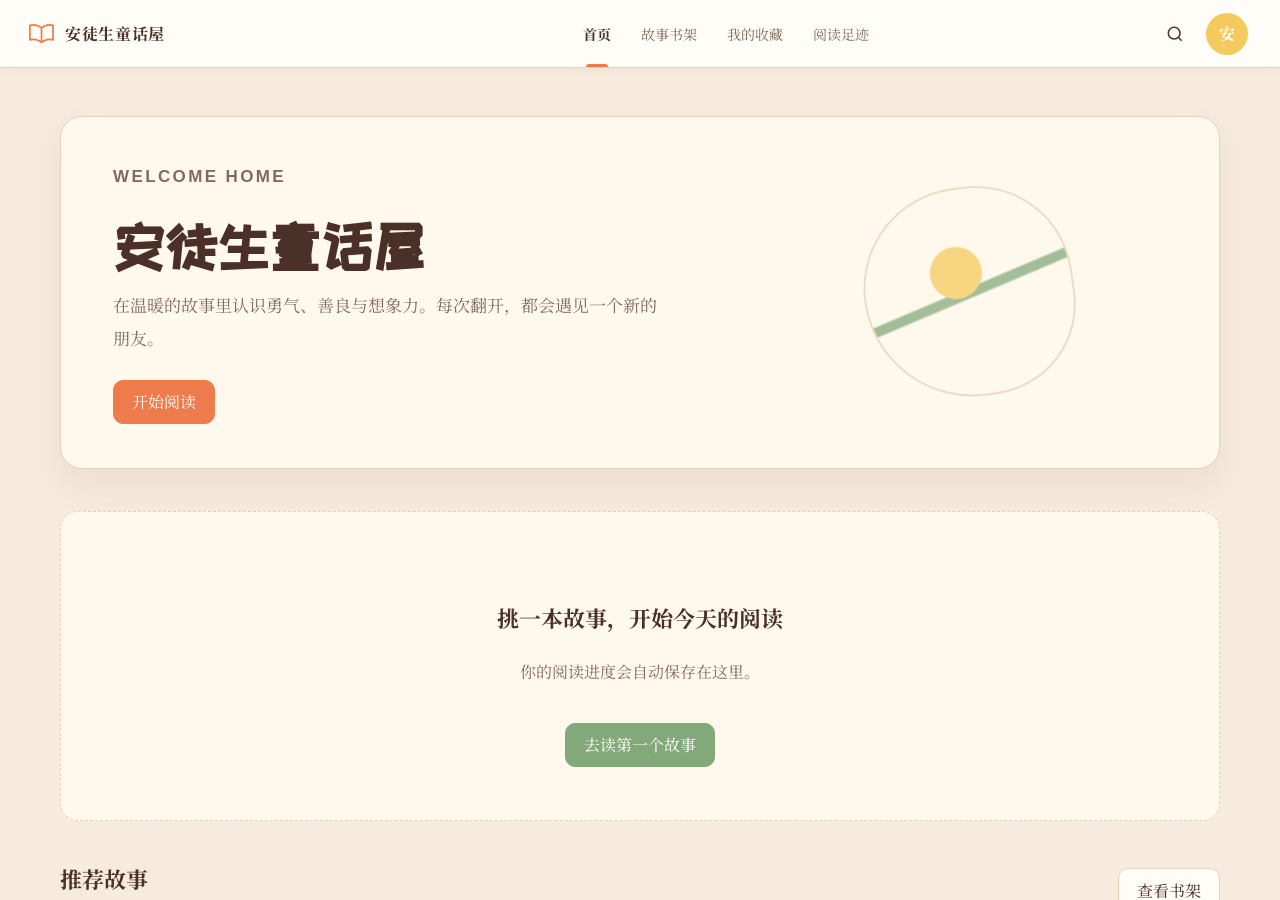
==== commit e3ea32cf: "更新儿童故事阅读网站" ====
--- a/index.html
+++ b/index.html
@@ -4,7 +4,9 @@
 <meta charset="UTF-8">
 <meta name="viewport" content="width=device-width, initial-scale=1.0">
 <title>安徒生童话世界 — 沉浸式儿童阅读</title>
+<link rel="icon" href="data:image/svg+xml,%3Csvg xmlns='http://www.w3.org/2000/svg' viewBox='0 0 32 32'%3E%3Crect width='32' height='32' rx='8' fill='%23EE7B4B'/%3E%3Cpath d='M7 8c5-1 9 0 9 3v13c0-3-4-4-9-3V8Zm18 0c-5-1-9 0-9 3v13c0-3 4-4 9-3V8Z' fill='none' stroke='white' stroke-width='2'/%3E%3C/svg%3E">
 <link href="https://fonts.googleapis.com/css2?family=Noto+Serif+SC:wght@400;600;700&family=ZCOOL+KuaiLe&display=swap" rel="stylesheet">
+<link rel="stylesheet" href="app.css">
 <style>
 /* ============================================================
    CSS VARIABLES
@@ -636,94 +638,137 @@
   .welcome-title { font-size: 24px; padding: 0 20px; }
 }
 </style>
+<style id="reading-page-redesign">
+:root {
+  --page: #F6EBDD; --nav: #FFFDF7; --paper: #FFF9ED; --ink: #4A3026;
+  --body-ink: #4A403A; --muted: #84695C; --coral: #EE7B4B; --yellow: #F4C95D;
+  --sage: #83A97A; --selected: #FBE3C7; --line: #E8D1B4; --sidebar: 270px;
+  --reader-size: 21px; --reader-leading: 1.95;
+}
+* { box-sizing: border-box; }
+html, body { min-height: 100%; overflow: hidden; }
+body { margin: 0; opacity: 1 !important; background: var(--page) !important; color: var(--ink); font-family: "Noto Serif SC", "Songti SC", "STSong", serif; user-select: text; }
+button { font: inherit; }
+#welcome-overlay, .canvas-layer, .ambient-light, .moon, #clouds-container, .last-read-indicator { display: none !important; }
+#main-app { display: grid; grid-template-rows: 68px 1fr; grid-template-columns: var(--sidebar) 1fr; height: 100vh; opacity: 1 !important; background: var(--page); }
+.topbar { grid-column: 1 / -1; height: 68px; display: grid; grid-template-columns: var(--sidebar) 1fr auto; align-items: center; gap: 24px; padding: 0 32px 0 28px; background: var(--nav); border-bottom: 1px solid var(--line); box-shadow: 0 2px 10px rgba(103,74,48,.05); z-index: 20; }
+.brand { display: inline-flex; align-items: center; gap: 10px; color: var(--ink); font-weight: 700; letter-spacing: .04em; white-space: nowrap; }
+.brand-mark { width: 27px; height: 24px; color: var(--coral); }
+.top-nav { display: flex; align-items: center; justify-content: center; gap: 30px; height: 100%; }
+.top-nav a { position: relative; display: inline-flex; align-items: center; height: 100%; color: var(--muted); text-decoration: none; font-size: 14px; }
+.top-nav a.active { color: var(--ink); font-weight: 700; }
+.top-nav a.active::after { content: ""; position: absolute; left: 3px; right: 3px; bottom: 0; height: 3px; background: var(--coral); border-radius: 3px 3px 0 0; }
+.top-actions { display: flex; align-items: center; gap: 10px; }
+.icon-btn, .avatar-btn { width: 42px; height: 42px; border: 1px solid transparent; border-radius: 12px; background: transparent; color: var(--ink); display: grid; place-items: center; cursor: pointer; transition: transform .18s ease, background .18s ease, border-color .18s ease; }
+.icon-btn:hover, .avatar-btn:hover { background: var(--selected); border-color: var(--line); transform: translateY(-1px); }
+.avatar-btn { background: #F4C95D; color: #fff; border-radius: 50%; font-weight: 700; }
+#sidebar { grid-row: 2; grid-column: 1; width: var(--sidebar); padding: 28px 16px 20px; background: #F8EEDF; border-right: 1px solid var(--line); box-shadow: none; position: relative; z-index: 10; overflow: hidden; }
+#sidebar::before, #sidebar::after { display: none; }
+.sidebar-header { padding: 0 10px 18px; text-align: left; border-bottom: 1px solid var(--line); }
+.sidebar-header h2 { margin: 0; color: var(--ink); font-family: inherit; font-size: 18px; letter-spacing: .06em; text-shadow: none; }
+.sidebar-header .lamp-icon { display: none; }
+.story-list { height: calc(100% - 52px); overflow-y: auto; padding: 16px 0 20px; }
+.story-item { min-height: 64px; display: flex; align-items: center; gap: 12px; margin: 3px 0; padding: 8px 10px 8px 14px; color: var(--muted); border: 0; border-radius: 10px; position: relative; cursor: pointer; transition: transform .2s ease, background .2s ease, color .2s ease; }
+.story-item:hover { background: #FFF8E8; transform: translateX(3px); color: var(--ink); }
+.story-item.active { background: var(--selected); color: var(--ink); font-weight: 700; }
+.story-item.active::before { content: ""; position: absolute; left: 0; top: 13px; bottom: 13px; width: 4px; border-radius: 0 3px 3px 0; background: var(--coral); }
+.story-item.active::after { content: ""; position: absolute; right: 12px; top: 0; width: 10px; height: 19px; background: var(--coral); clip-path: polygon(0 0, 100% 0, 100% 100%, 50% 72%, 0 100%); animation: bookmarkDrop .4s ease both; }
+.story-cover { width: 40px; height: 48px; flex: 0 0 40px; border: 1px solid #DDBF9E; border-radius: 6px 7px 5px 5px; background: #F4C95D; position: relative; overflow: hidden; box-shadow: 2px 2px 0 rgba(133,91,55,.08); }
+.story-cover::before { content: ""; position: absolute; width: 24px; height: 14px; left: 8px; top: 17px; border: 2px solid rgba(255,255,255,.8); border-radius: 50%; transform: rotate(-12deg); }
+.story-cover::after { content: ""; position: absolute; width: 8px; height: 8px; left: 16px; top: 10px; border-radius: 50%; background: rgba(255,255,255,.8); }
+.story-item:nth-child(3n) .story-cover { background: var(--coral); } .story-item:nth-child(3n+1) .story-cover { background: var(--sage); } .story-item:nth-child(4n) .story-cover { background: #D99B7B; }
+.story-meta { min-width: 0; display: grid; gap: 4px; }.story-item .name { font-size: 14px; white-space: nowrap; overflow: hidden; text-overflow: ellipsis; }.story-status { color: #A68B7A; font: 11px/1.2 "Noto Sans SC", sans-serif; }
+#content-area { grid-row: 2; grid-column: 2; min-width: 0; min-height: 0; display: flex; align-items: stretch; justify-content: center; position: relative; overflow: hidden; padding: 34px 42px 30px; background: var(--page); }
+#content-area::before, #content-area::after { content: ""; position: absolute; pointer-events: none; opacity: .55; }
+#content-area::before { width: 12px; height: 12px; top: 42px; right: 6%; border: 2px solid var(--yellow); transform: rotate(18deg); box-shadow: 18px 12px 0 -2px var(--sage); }
+#content-area::after { width: 72px; height: 20px; left: 5%; bottom: 12%; border-top: 2px solid #D9AE8A; border-radius: 50%; transform: rotate(-8deg); }
+.reading-card-wrapper { width: min(960px, 100%); height: 100%; position: relative; z-index: 3; animation: paperRise .55s ease both; }
+.reading-card { height: 100%; display: flex; flex-direction: column; overflow: hidden; background: var(--paper); border: 1px solid var(--line); border-radius: 22px; box-shadow: 0 16px 35px rgba(113,75,45,.10), 0 2px 5px rgba(113,75,45,.05); }
+.card-header { display: grid; grid-template-columns: 1fr minmax(190px, 240px); gap: 22px; align-items: end; padding: 34px 54px 22px; border-bottom: 1px solid #F0DEC8; flex-shrink: 0; }
+.card-header::after { content: ""; position: absolute; }
+.card-header .story-title { margin: 0 0 10px; color: var(--ink); font-family: "ZCOOL KuaiLe", "Noto Serif SC", serif; font-size: 34px; font-weight: 600; letter-spacing: .04em; }
+.story-kicker { display: flex; gap: 14px; color: var(--muted); font: 13px/1.4 "Noto Sans SC", sans-serif; }.story-kicker span + span { padding-left: 14px; border-left: 1px solid var(--line); }
+.story-summary, .story-subtitle { display: none; }
+.progress-wrap { display: grid; gap: 9px; align-self: center; width: 100%; }.progress-label { display: flex; justify-content: space-between; color: var(--muted); font: 12px "Noto Sans SC", sans-serif; }.progress-track { height: 8px; border-radius: 10px; background: #F2E5D2; position: relative; overflow: visible; }.reading-progress-bar { height: 100%; border-radius: inherit; background: var(--sage); transition: width .25s ease; position: relative; }.reading-progress-bar::after { content: ""; position: absolute; right: -5px; top: 50%; width: 12px; height: 12px; border-radius: 50%; background: var(--yellow); border: 2px solid var(--paper); transform: translateY(-50%); }
+.card-body { width: min(740px, calc(100% - 80px)); margin: 0 auto; flex: 1; overflow-y: auto; padding: 26px 0 34px; font-size: var(--reader-size); line-height: var(--reader-leading); color: var(--body-ink); scrollbar-width: thin; scrollbar-color: #D8B99A transparent; }.card-body p { margin: 0 0 1.25em; text-indent: 2em; text-align: left; }.card-body p:last-child { margin-bottom: 0; }
+.reading-tools { display: grid; grid-template-columns: 1fr auto 1fr; align-items: center; gap: 16px; padding: 16px 28px 18px; border-top: 1px solid #F0DEC8; background: rgba(255,253,247,.7); flex-shrink: 0; }.tool-group { display: flex; align-items: center; gap: 8px; }.tool-group:last-child { justify-content: flex-end; }.tool-btn { min-height: 44px; display: inline-flex; align-items: center; justify-content: center; gap: 7px; padding: 0 13px; border: 1px solid var(--line); border-radius: 10px; background: transparent; color: var(--muted); cursor: pointer; font-size: 13px; transition: transform .15s ease, background .15s ease, border-color .15s ease; }.tool-btn:hover { background: #FFF8E8; border-color: #DDB994; color: var(--ink); }.tool-btn:active { transform: translateY(2px); }.tool-btn.primary { background: var(--sage); border-color: var(--sage); color: white; }.tool-btn.next { background: var(--coral); border-color: var(--coral); color: white; }.tool-btn svg { width: 17px; height: 17px; stroke: currentColor; fill: none; stroke-width: 1.8; stroke-linecap: round; stroke-linejoin: round; }.tool-btn.reading svg { animation: soundWave 1.2s ease-in-out infinite; }
+.mobile-menu-btn { display: none; }.sidebar-overlay { display: none; }
+body.night { --page: #3A302D; --nav: #453A35; --paper: #50443D; --ink: #F7EAD4; --body-ink: #F0E3D0; --muted: #CDB7A0; --selected: #685448; --line: #765F50; }.night #sidebar { background: #40342F; border-color: var(--line); }.night .reading-tools { background: rgba(69,57,51,.8); border-color: var(--line); }.night .card-header { border-color: var(--line); }.night .progress-track { background: #6B594D; }.night .story-status { color: #BCA18B; }.night .icon-btn:hover, .night .avatar-btn:hover, .night .tool-btn:hover { background: #675449; }
+@keyframes paperRise { from { opacity: 0; transform: translateY(12px); } to { opacity: 1; transform: translateY(0); } } @keyframes bookmarkDrop { from { transform: translateY(-8px); opacity: 0; } to { transform: translateY(0); opacity: 1; } } @keyframes soundWave { 0%,100% { transform: scaleY(.65); } 50% { transform: scaleY(1.15); } }
+@media (prefers-reduced-motion: reduce) { *, *::before, *::after { animation-duration: .01ms !important; transition-duration: .01ms !important; } }
+@media (max-width: 900px) { :root { --sidebar: 238px; } .topbar { padding-right: 18px; gap: 12px; }.top-nav { gap: 16px; }.top-nav a { font-size: 13px; }.card-header { padding-left: 36px; padding-right: 36px; }.card-body { width: min(740px, calc(100% - 56px)); } }
+@media (max-width: 700px) { html, body { overflow: hidden; }.topbar { grid-template-columns: 1fr auto; height: 62px; padding: 0 16px; }.brand { font-size: 14px; }.top-nav { display: none; }.top-actions .avatar-btn { display: none; }.mobile-menu-btn { display: grid; position: fixed; left: 14px; top: 71px; z-index: 31; width: 44px; height: 44px; border: 1px solid var(--line); border-radius: 12px; background: var(--nav); color: var(--ink); box-shadow: 0 4px 12px rgba(88,56,31,.1); cursor: pointer; }.mobile-menu-btn svg { width: 20px; }.sidebar-overlay { display: block; position: fixed; inset: 62px 0 0; background: rgba(53,36,27,.25); z-index: 24; opacity: 0; pointer-events: none; transition: opacity .25s ease; }.sidebar-overlay.show { opacity: 1; pointer-events: auto; } #main-app { grid-template-columns: 1fr; grid-template-rows: 62px 1fr; }.reading-card-wrapper { width: 100%; }.reading-card { border-radius: 16px; }.card-header { grid-template-columns: 1fr; gap: 16px; padding: 58px 22px 18px; }.card-header .story-title { font-size: 28px; }.progress-wrap { max-width: 100%; }.card-body { width: calc(100% - 40px); padding: 22px 0 28px; font-size: 19px; line-height: 1.9; }.reading-tools { grid-template-columns: 1fr auto 1fr; padding: 12px 12px 14px; gap: 4px; }.tool-btn { padding: 0 9px; font-size: 12px; }.tool-btn span { display: none; }.tool-group { gap: 4px; } #content-area { grid-column: 1; padding: 10px 10px 12px; } #sidebar { position: fixed; left: 0; top: 62px; bottom: 0; width: min(290px, 86vw); transform: translateX(-105%); transition: transform .28s ease; z-index: 30; box-shadow: 8px 0 22px rgba(73,46,28,.12); } #sidebar.open { transform: translateX(0); } }
+@media (max-width: 390px) { .card-header { padding-left: 18px; padding-right: 18px; }.card-body { width: calc(100% - 32px); font-size: 18px; }.tool-btn { min-width: 44px; }.reading-tools { padding-left: 8px; padding-right: 8px; } }
+</style>
 </head>
 <body>
 
-<!-- ============================================================
-     WELCOME OVERLAY
-     ============================================================ -->
-<div id="welcome-overlay">
-  <div class="welcome-stars" id="welcome-stars"></div>
-
-  <div class="book-container">
-    <div class="book-glow"></div>
-    <div class="book">
-      <div class="book-spine"></div>
-      <div class="book-cover"></div>
+<div id="main-app">
+  <header class="topbar">
+    <div class="brand">
+      <svg class="brand-mark" viewBox="0 0 28 24" aria-hidden="true"><path d="M14 21c-3-3-7-4-12-3V3c5-1 9 0 12 3m0 15c3-3 7-4 12-3V3c-5-1-9 0-12 3m0 0v15" fill="none" stroke="currentColor" stroke-width="1.8" stroke-linejoin="round"/></svg>
+      <span>安徒生童话屋</span>
     </div>
-  </div>
-
-  <h1 class="welcome-title">欢迎来到安徒生童话世界</h1>
-  <p class="welcome-subtitle">✨ 每晚一个好梦 ✨</p>
-  <button class="welcome-btn" id="enter-btn">📖 进入童话世界</button>
-
-  <div id="welcome-particles"></div>
-</div>
-
-<!-- ============================================================
-     MOBILE MENU BUTTON
-     ============================================================ -->
-<button class="mobile-menu-btn" id="menu-toggle" title="目录">📚</button>
-
-<!-- ============================================================
-     SIDEBAR OVERLAY (mobile)
-     ============================================================ -->
-<div class="sidebar-overlay" id="sidebar-overlay"></div>
-
-<!-- ============================================================
-     MAIN APP
-     ============================================================ -->
-<div id="main-app">
-
-  <!-- SIDEBAR -->
+    <nav class="top-nav" aria-label="主导航">
+      <a href="#/" data-nav="home">首页</a><a href="#/stories" data-nav="stories">故事书架</a><a href="#/favorites" data-nav="favorites">我的收藏</a><a href="#/history" data-nav="history">阅读足迹</a>
+    </nav>
+    <div class="top-actions">
+      <button class="icon-btn" id="btn-search" aria-label="搜索故事" title="搜索"><svg width="20" height="20" viewBox="0 0 24 24" fill="none" stroke="currentColor" stroke-width="1.8"><circle cx="11" cy="11" r="7"/><path d="m20 20-4-4"/></svg></button>
+      <button class="avatar-btn" aria-label="用户中心" title="用户中心">安</button>
+      <button class="mobile-nav-btn" id="nav-toggle" aria-label="打开导航菜单" aria-controls="mobile-nav"><svg viewBox="0 0 24 24" fill="none" stroke-width="1.8"><path d="M4 6h16M4 12h16M4 18h16"/></svg></button>
+    </div>
+  </header>
+  <nav class="mobile-nav" id="mobile-nav" aria-label="移动导航"><a href="#/" data-nav="home">首页</a><a href="#/stories" data-nav="stories">故事书架</a><a href="#/favorites" data-nav="favorites">我的收藏</a><a href="#/history" data-nav="history">阅读足迹</a></nav>
+  <div class="nav-backdrop" id="nav-backdrop"></div>
+  <button class="mobile-menu-btn" id="menu-toggle" aria-label="打开故事书架" title="故事书架"><svg viewBox="0 0 24 24" fill="none" stroke="currentColor" stroke-width="1.8"><path d="M4 5h16M4 12h16M4 19h16"/></svg></button>
+  <div class="sidebar-overlay" id="sidebar-overlay"></div>
   <aside id="sidebar">
     <div class="sidebar-header">
-      <span class="lamp-icon">🕯️</span>
-      <h2>安徒生童话</h2>
+      <h2>故事书架</h2>
     </div>
-    <nav class="story-list" id="story-list">
-      <!-- Populated by JS -->
-    </nav>
+    <nav class="story-list" id="story-list" aria-label="故事列表"></nav>
   </aside>
-
-  <!-- CONTENT AREA -->
   <main id="content-area">
-    <canvas class="canvas-layer" id="bg-canvas"></canvas>
-    <canvas class="canvas-layer" id="particle-canvas"></canvas>
-    <div class="ambient-light"></div>
-
-    <div class="moon" id="moon"></div>
-    <div id="clouds-container"></div>
-
+    <canvas class="canvas-layer" id="bg-canvas" aria-hidden="true"></canvas><canvas class="canvas-layer" id="particle-canvas" aria-hidden="true"></canvas>
     <div class="reading-card-wrapper" id="card-wrapper">
       <div class="reading-card" id="reading-card">
         <div class="card-header">
-          <h2 class="story-title" id="story-title">海的女儿</h2>
-          <p class="story-subtitle" id="story-subtitle">The Little Mermaid</p>
-          <p class="story-summary" id="story-summary"></p>
+          <div><h1 class="story-title" id="story-title">海的女儿</h1><div class="story-kicker"><span>第1章</span><span id="progress-text">阅读进度 18%</span><span id="time-left">预计剩余 6 分钟</span></div></div>
+          <div class="progress-wrap"><div class="progress-label"><span>本章进度</span><span id="progress-percent">18%</span></div><div class="progress-track"><div class="reading-progress-bar" id="progress-bar" style="width:18%"></div></div></div>
         </div>
-        <div class="card-body" id="card-body">
-          <!-- Story content -->
-        </div>
-      </div>
-      <div class="reading-progress">
-        <div class="reading-progress-bar" id="progress-bar" style="width:0%"></div>
+        <article class="card-body" id="card-body" tabindex="0"></article>
+        <footer class="reading-tools" aria-label="阅读工具">
+          <div class="tool-group"><button class="tool-btn" id="btn-prev"><svg viewBox="0 0 24 24"><path d="m15 18-6-6 6-6"/></svg><span>上一页</span></button></div>
+          <div class="tool-group">
+            <button class="tool-btn primary" id="btn-music"><svg viewBox="0 0 24 24"><path d="M11 5 6 9H3v6h3l5 4V5Z"/><path d="M15 9a4 4 0 0 1 0 6M18 6a8 8 0 0 1 0 12"/></svg><span>朗读</span></button>
+            <button class="tool-btn" id="btn-favorite"><svg viewBox="0 0 24 24"><path d="M6 3h12v18l-6-4-6 4V3Z"/></svg><span>收藏</span></button>
+            <button class="tool-btn" id="btn-font"><svg viewBox="0 0 24 24"><path d="M5 19 10 5l5 14M7 14h6M16 8h5M18.5 5.5v5"/></svg><span>字号</span></button>
+            <button class="tool-btn" id="btn-night"><svg viewBox="0 0 24 24"><path d="M20 15.5A8 8 0 1 1 8.5 4 6.5 6.5 0 0 0 20 15.5Z"/></svg><span>夜间</span></button>
+          </div>
+          <div class="tool-group"><button class="tool-btn next" id="btn-next"><span>下一页</span><svg viewBox="0 0 24 24"><path d="m9 18 6-6-6-6"/></svg></button></div>
+        </footer>
       </div>
     </div>
-
-    <div class="last-read-indicator" id="last-read-badge" style="display:none">
-      📍 上次读到：<span id="last-read-name"></span>
-    </div>
-
-    <!-- Controls -->
-    <div class="controls-bar">
-      <button class="control-btn" id="btn-music" title="背景音乐" aria-label="音乐开关">🔇</button>
-      <button class="control-btn" id="btn-night" title="夜间模式" aria-label="夜间模式">🌙</button>
-      <button class="control-btn" id="btn-font" title="字号调节" aria-label="字号">
-        A<span class="font-size-badge">中</span>
-      </button>
-    </div>
   </main>
+</div>
+
+<div class="search-overlay" id="search-overlay" hidden>
+  <section class="search-dialog" role="dialog" aria-modal="true" aria-labelledby="search-title">
+    <h2 id="search-title" hidden>搜索故事</h2>
+    <form class="search-form" id="search-form" role="search">
+      <svg viewBox="0 0 24 24" fill="none" stroke="currentColor" stroke-width="1.8" aria-hidden="true"><circle cx="11" cy="11" r="7"/><path d="m20 20-4-4"/></svg>
+      <label for="search-input" hidden>搜索故事</label><input class="search-input" id="search-input" type="search" placeholder="搜索故事标题、简介或正文" autocomplete="off">
+      <button class="icon-btn" id="search-close" type="button" aria-label="关闭搜索"><svg viewBox="0 0 24 24" fill="none" stroke="currentColor" stroke-width="1.8"><path d="m6 6 12 12M18 6 6 18"/></svg></button>
+    </form>
+    <div class="search-results" id="search-results" role="region" aria-live="polite"></div>
+  </section>
+</div>
+
+<div class="search-overlay" id="confirm-overlay" hidden>
+  <section class="confirm-dialog" role="alertdialog" aria-modal="true" aria-labelledby="confirm-title" aria-describedby="confirm-text">
+    <h2 id="confirm-title">清空全部阅读足迹？</h2><p id="confirm-text">这会删除所有阅读记录，但不会影响已收藏的故事。</p>
+    <div class="confirm-actions"><button class="btn" id="confirm-cancel">取消</button><button class="btn primary" id="confirm-clear">确认清空</button></div>
+  </section>
 </div>
 
 <script>
@@ -1960,8 +2005,133 @@
   document.body.classList.add('loaded');
 }
 
-// Start
-document.addEventListener('DOMContentLoaded', init);
+/* Warm picture-book reading page behavior */
+function saveState() {
+  localStorage.setItem('andersen-current-story', state.currentStoryId);
+  localStorage.setItem('andersen-dark-mode', String(state.darkMode));
+  localStorage.setItem('andersen-font-size', state.fontSize);
+  localStorage.setItem('andersen-music', String(state.musicOn));
+}
+
+function loadState() {
+  const storyId = localStorage.getItem('andersen-current-story');
+  if (stories.some(story => story.id === storyId)) state.currentStoryId = storyId;
+  state.darkMode = localStorage.getItem('andersen-dark-mode') === 'true';
+  state.fontSize = localStorage.getItem('andersen-font-size') || 'medium';
+  state.musicOn = false;
+  document.body.classList.toggle('night', state.darkMode);
+  applyFontSize();
+}
+
+function applyFontSize() {
+  const sizes = { small: '18px', medium: '21px', large: '23px' };
+  document.documentElement.style.setProperty('--reader-size', sizes[state.fontSize] || sizes.medium);
+  const button = document.getElementById('btn-font');
+  if (button) button.title = `正文字号：${{ small: '小', medium: '中', large: '大' }[state.fontSize]}`;
+}
+
+function buildSidebar() {
+  const visibleStories = stories.slice(0, 10);
+  document.getElementById('story-list').innerHTML = visibleStories.map((story, index) => `
+    <button class="story-item${story.id === state.currentStoryId ? ' active' : ''}" data-id="${story.id}" aria-current="${story.id === state.currentStoryId ? 'page' : 'false'}">
+      <span class="story-cover" aria-hidden="true"></span>
+      <span class="story-meta"><span class="name">${story.title}</span><span class="story-status">${story.id === state.currentStoryId ? '阅读中 · 18%' : index < 3 ? '已读一部分' : '未开始'}</span></span>
+    </button>`).join('');
+  document.querySelectorAll('.story-item').forEach(item => item.addEventListener('click', () => {
+    switchStory(item.dataset.id);
+    closeSidebar();
+  }));
+}
+
+function updateProgress(percent) {
+  const rounded = Math.max(0, Math.min(100, Math.round(percent)));
+  document.getElementById('progress-bar').style.width = `${rounded}%`;
+  document.getElementById('progress-percent').textContent = `${rounded}%`;
+  document.getElementById('progress-text').textContent = `阅读进度 ${rounded}%`;
+  document.getElementById('time-left').textContent = `预计剩余 ${Math.max(1, Math.ceil((100 - rounded) / 14))} 分钟`;
+}
+
+function switchStory(id) {
+  const story = stories.find(item => item.id === id);
+  if (!story) return;
+  state.currentStoryId = id;
+  const wrapper = document.getElementById('card-wrapper');
+  wrapper.style.animation = 'none'; void wrapper.offsetWidth; wrapper.style.animation = 'paperRise .22s ease';
+  document.getElementById('story-title').textContent = story.title;
+  const body = document.getElementById('card-body');
+  body.innerHTML = story.content; body.scrollTop = 0;
+  updateProgress(0); buildSidebar(); saveState();
+}
+
+function cycleFontSize() {
+  const sizes = ['small', 'medium', 'large'];
+  state.fontSize = sizes[(sizes.indexOf(state.fontSize) + 1) % sizes.length];
+  applyFontSize(); saveState();
+}
+
+function toggleDarkMode() {
+  state.darkMode = !state.darkMode;
+  document.body.classList.toggle('night', state.darkMode);
+  document.getElementById('btn-night').classList.toggle('active', state.darkMode);
+  saveState();
+}
+
+function toggleMusic() {
+  state.musicOn = !state.musicOn;
+  const button = document.getElementById('btn-music');
+  button.classList.toggle('reading', state.musicOn);
+  button.querySelector('span').textContent = state.musicOn ? '暂停' : '朗读';
+  if ('speechSynthesis' in window) {
+    speechSynthesis.cancel();
+    if (state.musicOn) {
+      const text = document.getElementById('card-body').innerText;
+      const utterance = new SpeechSynthesisUtterance(text);
+      utterance.lang = 'zh-CN'; utterance.rate = .85;
+      utterance.onend = () => { state.musicOn = false; button.classList.remove('reading'); button.querySelector('span').textContent = '朗读'; };
+      speechSynthesis.speak(utterance);
+    }
+  }
+}
+
+function closeSidebar() { document.getElementById('sidebar').classList.remove('open'); document.getElementById('sidebar-overlay').classList.remove('show'); }
+function setupMobileMenu() {
+  document.getElementById('menu-toggle').addEventListener('click', () => { document.getElementById('sidebar').classList.toggle('open'); document.getElementById('sidebar-overlay').classList.toggle('show'); });
+  document.getElementById('sidebar-overlay').addEventListener('click', closeSidebar);
+}
+
+function setupProgressTracking() {
+  const body = document.getElementById('card-body');
+  body.addEventListener('scroll', () => {
+    const max = body.scrollHeight - body.clientHeight;
+    const percent = max > 0 ? body.scrollTop / max * 100 : 100;
+    updateProgress(percent);
+    localStorage.setItem(`andersen-scroll-${state.currentStoryId}`, String(body.scrollTop));
+  }, { passive: true });
+}
+
+function init() {
+  loadState(); buildSidebar();
+  const story = stories.find(item => item.id === state.currentStoryId) || stories[0];
+  document.getElementById('story-title').textContent = story.title;
+  document.getElementById('card-body').innerHTML = story.content;
+  updateProgress(18);
+  document.getElementById('btn-night').classList.toggle('active', state.darkMode);
+  document.getElementById('btn-night').addEventListener('click', toggleDarkMode);
+  document.getElementById('btn-font').addEventListener('click', cycleFontSize);
+  document.getElementById('btn-music').addEventListener('click', toggleMusic);
+  document.getElementById('btn-favorite').addEventListener('click', event => {
+    const button = event.currentTarget; button.classList.toggle('active'); button.animate([{ transform: 'scale(1)' }, { transform: 'scale(1.12)' }, { transform: 'scale(1)' }], { duration: 280 });
+    button.querySelector('span').textContent = button.classList.contains('active') ? '已收藏' : '收藏';
+  });
+  document.getElementById('btn-prev').addEventListener('click', () => { const i = stories.findIndex(item => item.id === state.currentStoryId); switchStory(stories[(i - 1 + stories.length) % stories.length].id); });
+  document.getElementById('btn-next').addEventListener('click', () => { const i = stories.findIndex(item => item.id === state.currentStoryId); switchStory(stories[(i + 1) % stories.length].id); });
+  setupMobileMenu(); setupProgressTracking(); document.body.classList.add('loaded');
+}
+
+window.stories = stories;
 </script>
+<script src="storage.js"></script>
+<script src="search.js"></script>
+<script src="app.js"></script>
 </body>
 </html>
--- a/app.css
+++ b/app.css
@@ -0,0 +1,26 @@
+/* Shared pages extend the accepted reading-page design system. */
+.app-view { grid-row: 2; grid-column: 1 / -1; min-width: 0; min-height: 0; overflow-y: auto; background: var(--page); }
+.app-view[hidden], #sidebar[hidden], #content-area[hidden], .mobile-menu-btn[hidden] { display: none !important; }
+.page-shell { width: min(1160px, calc(100% - 40px)); margin: 0 auto; padding: 48px 0 64px; }
+.page-heading { display: flex; align-items: end; justify-content: space-between; gap: 24px; margin-bottom: 28px; }
+.page-heading h1 { margin: 0 0 8px; color: var(--ink); font-family: "ZCOOL KuaiLe", "Noto Serif SC", serif; font-size: clamp(30px, 4vw, 44px); letter-spacing: .04em; }
+.page-heading p { margin: 0; color: var(--muted); line-height: 1.8; }
+.welcome-panel { display: grid; grid-template-columns: 1.25fr .75fr; align-items: center; min-height: 270px; padding: 44px 52px; border: 1px solid var(--line); border-radius: 22px; background: var(--paper); box-shadow: 0 16px 35px rgba(113,75,45,.08); overflow: hidden; position: relative; }
+.welcome-panel::after { content: ""; width: 210px; height: 210px; justify-self: center; border: 2px solid var(--line); border-radius: 50% 48% 45% 54%; background: radial-gradient(circle at 45% 40%, var(--yellow) 0 15%, transparent 16%), linear-gradient(165deg, transparent 48%, var(--sage) 49% 52%, transparent 53%); opacity: .75; transform: rotate(-8deg); }
+.eyebrow { margin: 0 0 8px; color: var(--coral); font: 700 13px/1.4 "Noto Sans SC", sans-serif; letter-spacing: .14em; }
+.welcome-panel h1 { margin: 0 0 14px; color: var(--ink); font-family: "ZCOOL KuaiLe", "Noto Serif SC", serif; font-size: clamp(36px, 5vw, 56px); font-weight: 600; }
+.welcome-panel p { max-width: 560px; margin: 0 0 26px; color: var(--muted); font-size: 17px; line-height: 1.9; }
+.section-block { margin-top: 42px; }.section-title { display: flex; align-items: center; justify-content: space-between; gap: 16px; margin-bottom: 18px; }.section-title h2 { margin: 0; color: var(--ink); font-size: 22px; }.section-title p { margin: 4px 0 0; color: var(--muted); font-size: 14px; }
+.btn { min-height: 44px; display: inline-flex; align-items: center; justify-content: center; gap: 8px; padding: 0 18px; border: 1px solid var(--line); border-radius: 10px; background: var(--nav); color: var(--ink); cursor: pointer; text-decoration: none; transition: transform .15s ease, background .15s ease, border-color .15s ease; }.btn:hover { background: #FFF5E5; border-color: #DDB994; }.btn:active { transform: translateY(2px); }.btn.primary { border-color: var(--coral); background: var(--coral); color: white; }.btn.sage { border-color: var(--sage); background: var(--sage); color: white; }.btn.danger { color: #9C4B3E; }.btn svg, .card-icon-btn svg { width: 17px; height: 17px; fill: none; stroke: currentColor; stroke-width: 1.8; stroke-linecap: round; stroke-linejoin: round; }
+.tool-btn.active { color: var(--coral); border-color: #E7B498; background: var(--selected); }.tool-btn.active svg { fill: currentColor; }
+.story-grid { display: grid; grid-template-columns: repeat(3, minmax(0, 1fr)); gap: 18px; }.story-card { display: grid; grid-template-columns: 74px 1fr; gap: 17px; min-width: 0; padding: 20px; border: 1px solid var(--line); border-radius: 16px; background: var(--paper); box-shadow: 0 8px 20px rgba(113,75,45,.055); transition: transform .18s ease, box-shadow .18s ease; }.story-card:hover { transform: translateY(-2px); box-shadow: 0 12px 26px rgba(113,75,45,.09); }.book-cover { width: 74px; height: 94px; display: grid; place-items: center; border: 1px solid #DDBF9E; border-radius: 7px 10px 8px 7px; background: var(--cover, var(--sage)); box-shadow: 3px 3px 0 rgba(112,72,39,.08); position: relative; overflow: hidden; color: rgba(255,255,255,.85); }.book-cover::before { content: ""; width: 38px; height: 23px; border: 2px solid currentColor; border-radius: 50%; transform: rotate(-10deg); }.book-cover::after { content: ""; position: absolute; top: 20px; width: 12px; height: 12px; border-radius: 50%; background: currentColor; }.story-card:nth-child(3n+2) .book-cover { --cover: var(--coral); }.story-card:nth-child(3n) .book-cover { --cover: #D99B7B; }.story-card-body { min-width: 0; display: flex; flex-direction: column; }.story-card-top { display: flex; align-items: start; justify-content: space-between; gap: 8px; }.story-card h3 { margin: 1px 0 8px; color: var(--ink); font-size: 18px; }.story-card p { display: -webkit-box; -webkit-box-orient: vertical; -webkit-line-clamp: 3; overflow: hidden; margin: 0; color: var(--muted); font-size: 13px; line-height: 1.7; }.card-icon-btn { width: 44px; height: 44px; flex: 0 0 44px; display: grid; place-items: center; border: 0; border-radius: 10px; background: transparent; color: var(--muted); cursor: pointer; }.card-icon-btn:hover { background: var(--selected); color: var(--coral); }.card-icon-btn.active { color: var(--coral); }.card-icon-btn.active svg { fill: currentColor; }.story-card-actions { display: flex; align-items: center; justify-content: space-between; gap: 8px; margin-top: auto; padding-top: 14px; }.reading-state { color: var(--muted); font: 12px/1.4 "Noto Sans SC", sans-serif; }
+.continue-card { display: grid; grid-template-columns: 82px 1fr auto; align-items: center; gap: 22px; padding: 20px 22px; border: 1px solid var(--line); border-radius: 16px; background: var(--selected); }.continue-card .book-cover { width: 62px; height: 78px; }.continue-card h3 { margin: 0 0 5px; color: var(--ink); font-size: 19px; }.continue-card p { margin: 0 0 10px; color: var(--muted); font-size: 13px; }.mini-progress { width: min(360px, 100%); height: 7px; border-radius: 8px; background: rgba(255,255,255,.65); overflow: hidden; }.mini-progress span { display: block; height: 100%; border-radius: inherit; background: var(--sage); }
+.list-grid { display: grid; gap: 14px; }.list-card { display: grid; grid-template-columns: 68px 1fr auto; align-items: center; gap: 20px; padding: 18px 20px; border: 1px solid var(--line); border-radius: 15px; background: var(--paper); }.list-card .book-cover { width: 58px; height: 74px; }.list-card h3 { margin: 0 0 6px; color: var(--ink); font-size: 18px; }.list-card p { margin: 0; color: var(--muted); font-size: 13px; line-height: 1.7; }.list-actions { display: flex; gap: 8px; flex-wrap: wrap; justify-content: flex-end; }
+.empty-state { display: grid; place-items: center; min-height: 310px; padding: 46px 24px; border: 1px dashed var(--line); border-radius: 18px; background: var(--paper); text-align: center; }.empty-illustration { width: 78px; height: 62px; margin-bottom: 18px; color: var(--sage); }.empty-state h2 { margin: 0 0 10px; color: var(--ink); font-size: 22px; }.empty-state p { margin: 0 0 22px; color: var(--muted); line-height: 1.8; }
+.search-overlay { position: fixed; inset: 0; z-index: 100; display: grid; align-items: start; justify-items: center; padding: 86px 18px 30px; background: rgba(58,43,34,.28); backdrop-filter: blur(3px); }.search-overlay[hidden] { display: none; }.search-dialog { width: min(760px, 100%); max-height: calc(100vh - 116px); display: flex; flex-direction: column; overflow: hidden; border: 1px solid var(--line); border-radius: 18px; background: var(--paper); box-shadow: 0 24px 70px rgba(67,42,25,.2); }.search-form { display: grid; grid-template-columns: auto 1fr auto; align-items: center; gap: 12px; padding: 14px 16px; border-bottom: 1px solid var(--line); }.search-form svg { width: 21px; color: var(--muted); }.search-input { min-width: 0; height: 44px; border: 0; outline: 0; background: transparent; color: var(--ink); font-size: 17px; }.search-input::placeholder { color: #A99184; }.search-results { min-height: 180px; overflow-y: auto; padding: 12px; }.search-result { width: 100%; display: grid; grid-template-columns: 48px 1fr auto; gap: 14px; align-items: center; padding: 12px; border: 0; border-radius: 12px; background: transparent; color: inherit; text-align: left; cursor: pointer; }.search-result:hover, .search-result:focus-visible { background: var(--selected); outline: none; }.search-result .book-cover { width: 44px; height: 56px; }.search-result h3 { margin: 0 0 4px; color: var(--ink); font-size: 16px; }.search-result p { margin: 0; color: var(--muted); font-size: 12px; line-height: 1.6; }.match-label { color: var(--coral); font: 12px "Noto Sans SC", sans-serif; white-space: nowrap; }.search-note { padding: 42px 18px; color: var(--muted); text-align: center; line-height: 1.8; }.search-note strong { display: block; color: var(--ink); font-size: 18px; }.confirm-dialog { width: min(420px, calc(100% - 36px)); padding: 28px; border: 1px solid var(--line); border-radius: 18px; background: var(--paper); box-shadow: 0 20px 55px rgba(67,42,25,.2); }.confirm-dialog h2 { margin: 0 0 9px; color: var(--ink); }.confirm-dialog p { margin: 0 0 22px; color: var(--muted); line-height: 1.75; }.confirm-actions { display: flex; justify-content: flex-end; gap: 10px; }
+.mobile-nav-btn { display: none; }.mobile-nav { display: none; }.nav-backdrop { display: none; }
+.error-page { max-width: 620px; margin: 10vh auto 0; text-align: center; }.error-page h1 { color: var(--ink); font-size: 34px; }.error-page p { color: var(--muted); line-height: 1.8; }
+body.night .welcome-panel, body.night .story-card, body.night .list-card, body.night .empty-state, body.night .search-dialog, body.night .confirm-dialog { background: var(--paper); }.night .btn, .night .search-result { color: var(--ink); }.night .btn:hover, .night .search-result:hover { background: var(--selected); }
+@media (max-width: 950px) { .story-grid { grid-template-columns: repeat(2, minmax(0, 1fr)); }.welcome-panel { grid-template-columns: 1fr .55fr; padding: 38px; } }
+@media (max-width: 700px) { .app-view { grid-row: 2; }.page-shell { width: min(100% - 32px, 560px); padding: 28px 0 100px; }.page-heading { align-items: start; flex-direction: column; margin-bottom: 20px; }.welcome-panel { grid-template-columns: 1fr; min-height: auto; padding: 30px 24px; }.welcome-panel::after { display: none; }.story-grid { grid-template-columns: 1fr; }.continue-card, .list-card { grid-template-columns: 58px 1fr; gap: 14px; }.continue-card > .btn, .list-actions { grid-column: 1 / -1; }.list-actions { justify-content: stretch; }.list-actions .btn { flex: 1; }.mobile-nav-btn { width: 44px; height: 44px; display: grid; place-items: center; border: 1px solid var(--line); border-radius: 12px; background: transparent; color: var(--ink); }.mobile-nav-btn svg { width: 20px; stroke: currentColor; }.top-actions { gap: 5px; }.mobile-nav { display: grid; position: fixed; top: 62px; left: 0; right: 0; z-index: 90; padding: 12px 16px 18px; border-bottom: 1px solid var(--line); background: var(--nav); box-shadow: 0 12px 22px rgba(73,46,28,.1); transform: translateY(-130%); transition: transform .24s ease; }.mobile-nav.open { transform: translateY(0); }.mobile-nav a { min-height: 46px; display: flex; align-items: center; padding: 0 12px; border-radius: 9px; color: var(--muted); text-decoration: none; }.mobile-nav a.active { background: var(--selected); color: var(--ink); font-weight: 700; }.nav-backdrop { position: fixed; inset: 62px 0 0; z-index: 80; background: rgba(53,36,27,.2); }.nav-backdrop.show { display: block; }.search-overlay { padding-top: 70px; }.search-dialog { max-height: calc(100vh - 86px); border-radius: 15px; }.search-result { grid-template-columns: 46px 1fr; }.match-label { grid-column: 2; }.section-title { align-items: start; }.section-title .btn { flex: 0 0 auto; } }
+@media (max-width: 390px) { .page-shell { width: calc(100% - 28px); }.story-card { grid-template-columns: 64px 1fr; padding: 16px; }.book-cover { width: 64px; height: 84px; }.welcome-panel h1 { font-size: 34px; }.search-form { gap: 8px; padding: 10px 12px; } }
